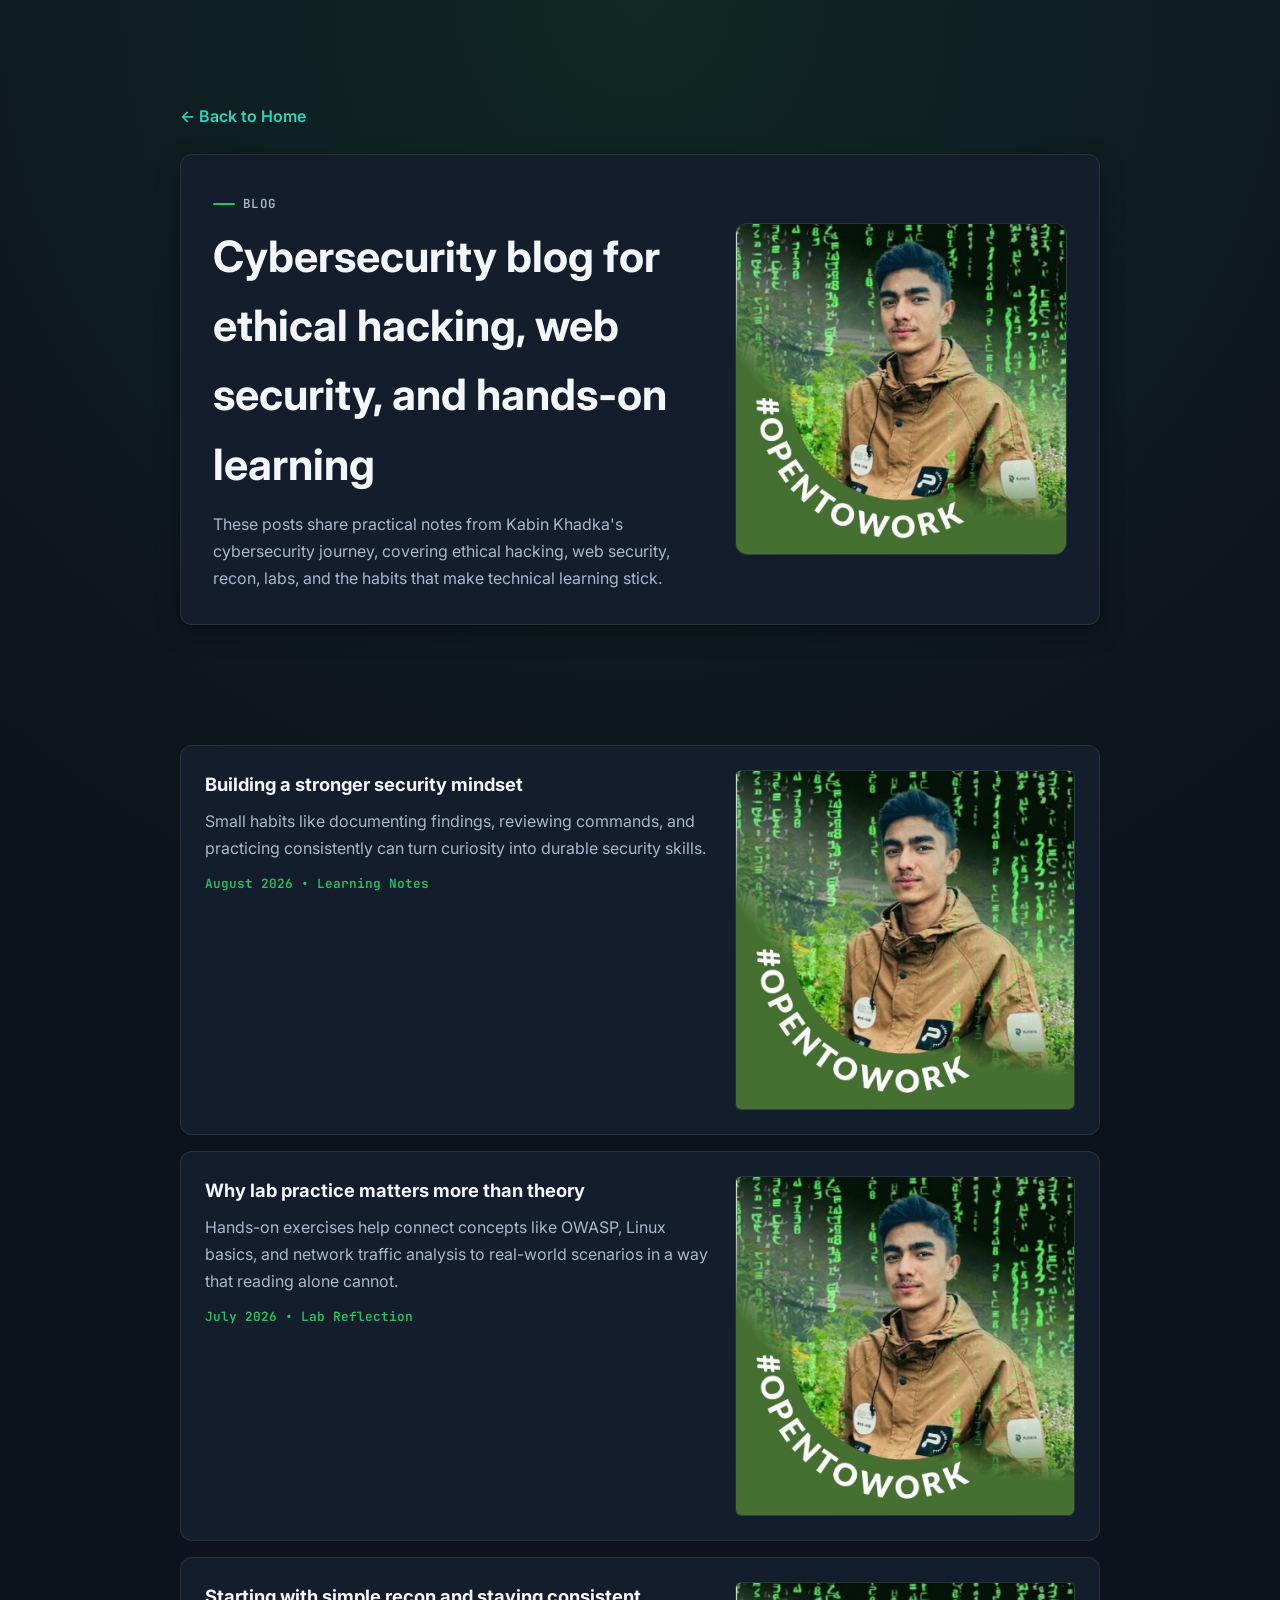
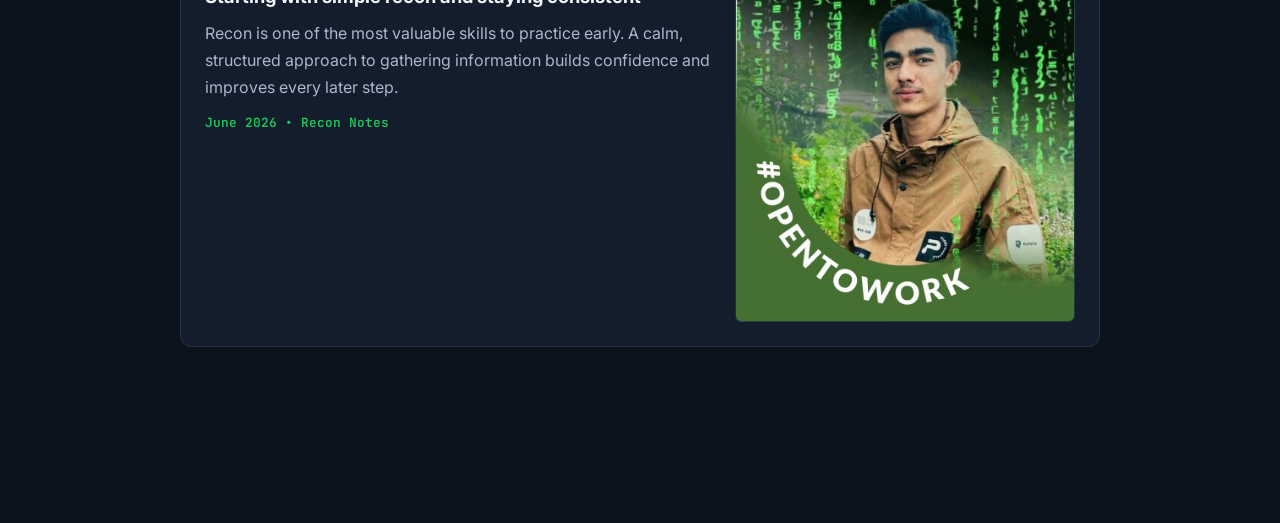
==== blog.html @ b5b26f4b "Add blog page and enhance SEO metadata in index.html" ====
<!DOCTYPE html>
<html lang="en">
<head>
  <meta charset="UTF-8" />
  <meta name="viewport" content="width=device-width, initial-scale=1.0" />
  <meta name="theme-color" content="#0d131c" />
  <meta name="color-scheme" content="dark" />
  <title>Cybersecurity Blog | Kabin Khadka | Ethical Hacking &amp; Security Learning</title>
  <meta name="description" content="Read Kabin Khadka's cybersecurity blog for practical notes on ethical hacking, web security, recon, labs, CTF learning, and hands-on security practice." />
  <meta name="keywords" content="cybersecurity blog, ethical hacking blog, web security learning, penetration testing notes, recon notes, CTF learning, Kabin Khadka" />
  <meta name="author" content="Kabin Khadka" />
  <meta name="robots" content="index, follow, max-image-preview:large" />
  <link rel="canonical" href="https://kabinkhadka.com.np/blog.html" />
  <link rel="alternate" hreflang="en" href="https://kabinkhadka.com.np/blog.html" />
  <meta property="og:type" content="article" />
  <meta property="og:title" content="Cybersecurity Blog | Kabin Khadka" />
  <meta property="og:description" content="Practical cybersecurity notes on ethical hacking, web security, recon, labs, and hands-on learning." />
  <meta property="og:url" content="https://kabinkhadka.com.np/blog.html" />
  <meta property="og:site_name" content="Kabin Khadka Portfolio" />
  <meta property="og:locale" content="en_US" />
  <meta property="og:image" content="https://kabinkhadka.com.np/kabin-profile.jpg" />
  <meta property="og:image:alt" content="Kabin Khadka sharing cybersecurity learning notes" />
  <meta property="article:published_time" content="2026-08-05T00:00:00+05:45" />
  <meta property="article:modified_time" content="2026-08-05T00:00:00+05:45" />
  <meta property="article:section" content="Cybersecurity" />
  <meta property="article:tag" content="Cybersecurity" />
  <meta name="twitter:card" content="summary_large_image" />
  <meta name="twitter:title" content="Cybersecurity Blog | Kabin Khadka" />
  <meta name="twitter:description" content="Practical cybersecurity notes on ethical hacking, web security, recon, labs, and hands-on learning." />
  <meta name="twitter:image" content="https://kabinkhadka.com.np/kabin-profile.jpg" />
  <meta name="twitter:image:alt" content="Kabin Khadka sharing cybersecurity learning notes" />
  <link rel="preload" href="style.css" as="style" />
  <link rel="stylesheet" href="style.css" />
  <link rel="preconnect" href="https://fonts.googleapis.com" />
  <link rel="preconnect" href="https://fonts.gstatic.com" crossorigin />
  <link href="https://fonts.googleapis.com/css2?family=Inter:wght@300;400;500;600;700;800&family=JetBrains+Mono:wght@400;500;600&display=swap" rel="stylesheet" />
</head>
<body class="body-blog">
  <main class="blog-page">
    <a href="index.html" class="blog-back-link">← Back to Home</a>

    <section class="blog-hero" aria-labelledby="blog-title">
      <div class="blog-hero-content">
        <div>
          <p class="section-tag">Blog</p>
          <h1 id="blog-title">Cybersecurity blog for ethical hacking, web security, and hands-on learning</h1>
          <p>These posts share practical notes from Kabin Khadka's cybersecurity journey, covering ethical hacking, web security, recon, labs, and the habits that make technical learning stick.</p>
        </div>
        <div class="blog-hero-image" aria-hidden="true">
          <img src="kabin-profile.jpg" alt="Kabin Khadka in a cybersecurity learning setting" loading="lazy" decoding="async" />
        </div>
      </div>
    </section>

    <section class="blog-grid" aria-label="Featured blog posts">
      <!-- Add a new blog card below by copying this block and changing the content. -->
      <article class="blog-card" itemscope itemtype="https://schema.org/BlogPosting">
        <div class="blog-card-content">
          <h2 itemprop="headline">Building a stronger security mindset</h2>
          <p itemprop="description">Small habits like documenting findings, reviewing commands, and practicing consistently can turn curiosity into durable security skills.</p>
          <div class="blog-meta">
            <time datetime="2026-08-05" itemprop="datePublished">August 2026</time>
            <span>•</span>
            <span itemprop="about">Learning Notes</span>
          </div>
        </div>
        <figure class="blog-card-image">
          <img src="kabin-profile.jpg" alt="Security mindset learning photo" loading="lazy" decoding="async" />
        </figure>
      </article>

      <article class="blog-card" itemscope itemtype="https://schema.org/BlogPosting">
        <div class="blog-card-content">
          <h2 itemprop="headline">Why lab practice matters more than theory</h2>
          <p itemprop="description">Hands-on exercises help connect concepts like OWASP, Linux basics, and network traffic analysis to real-world scenarios in a way that reading alone cannot.</p>
          <div class="blog-meta">
            <time datetime="2026-07-15" itemprop="datePublished">July 2026</time>
            <span>•</span>
            <span itemprop="about">Lab Reflection</span>
          </div>
        </div>
        <figure class="blog-card-image">
          <img src="kabin-profile.jpg" alt="Lab practice and hands-on security photo" loading="lazy" decoding="async" />
        </figure>
      </article>

      <article class="blog-card" itemscope itemtype="https://schema.org/BlogPosting">
        <div class="blog-card-content">
          <h2 itemprop="headline">Starting with simple recon and staying consistent</h2>
          <p itemprop="description">Recon is one of the most valuable skills to practice early. A calm, structured approach to gathering information builds confidence and improves every later step.</p>
          <div class="blog-meta">
            <time datetime="2026-06-20" itemprop="datePublished">June 2026</time>
            <span>•</span>
            <span itemprop="about">Recon Notes</span>
          </div>
        </div>
        <figure class="blog-card-image">
          <img src="kabin-profile.jpg" alt="Recon and investigation workflow photo" loading="lazy" decoding="async" />
        </figure>
      </article>

      <!-- New blog template:
      <article class="blog-card" itemscope itemtype="https://schema.org/BlogPosting">
        <div class="blog-card-content">
          <h2 itemprop="headline">Your new blog title</h2>
          <p itemprop="description">Write a short summary here.</p>
          <div class="blog-meta">
            <time datetime="YYYY-MM-DD" itemprop="datePublished">Month Year</time>
            <span>•</span>
            <span itemprop="about">Category</span>
          </div>
        </div>
        <figure class="blog-card-image">
          <img src="kabin-profile.jpg" alt="Short alt text for the image" loading="lazy" decoding="async" />
        </figure>
      </article>
      -->
    </section>
  </main>

  <script type="application/ld+json">
  {
    "@context": "https://schema.org",
    "@type": "Blog",
    "name": "Kabin Khadka Blog",
    "description": "A cybersecurity blog focused on ethical hacking, web security, recon, labs, and hands-on learning.",
    "url": "https://kabinkhadka.com.np/blog.html",
    "image": "https://kabinkhadka.com.np/kabin-profile.jpg",
    "inLanguage": "en",
    "keywords": "cybersecurity blog, ethical hacking, web security, penetration testing, recon, labs, CTF learning, hands-on security practice, Kabin Khadka",
    "author": {
      "@type": "Person",
      "name": "Kabin Khadka",
      "url": "https://kabinkhadka.com.np/"
    },
    "publisher": {
      "@type": "Person",
      "name": "Kabin Khadka"
    },
    "blogPost": [
      {
        "@type": "BlogPosting",
        "headline": "Building a stronger security mindset",
        "description": "Small habits like documenting findings, reviewing commands, and practicing consistently can turn curiosity into durable security skills.",
        "datePublished": "2026-08-05"
      },
      {
        "@type": "BlogPosting",
        "headline": "Why lab practice matters more than theory",
        "description": "Hands-on exercises help connect concepts like OWASP, Linux basics, and network traffic analysis to real-world scenarios in a way that reading alone cannot.",
        "datePublished": "2026-07-15"
      },
      {
        "@type": "BlogPosting",
        "headline": "Starting with simple recon and staying consistent",
        "description": "Recon is one of the most valuable skills to practice early. A calm, structured approach to gathering information builds confidence and improves every later step.",
        "datePublished": "2026-06-20"
      }
    ]
  }
  </script>
</body>
</html>
---- style.css ----
/*
  Kabin Khadka portfolio styles
  Base styles are for small screens. Media queries add larger layouts.
*/

/* Reset and base styles */
*, *::before, *::after { box-sizing: border-box; margin: 0; padding: 0; }

/* Color system: dark surfaces with green, teal, cyan, and amber accents. */
:root {
  /* Main surfaces */
  --bg:    #0d131c;   /* Base background */
  --bg-2:  #131d2b;   /* Raised surface */
  --bg-3:  #1d2839;   /* Inputs and highest surface */
  --terminal: #0a1019;

  /* Text colors */
  --text:   #f3f6fb;  /* Main text */
  --text-2: #aab8cc;  /* Secondary text */
  --text-3: #8a9ab0;  /* Captions */

  /* Accent colors */
  --accent:        #22c55e;  /* Main green accent */
  --accent-strong: #16a34a;  /* Darker green for hover */
  --accent-2:      #2dd4bf;  /* Teal accent */
  --accent-3:      #56c8f5;  /* Cyan for links and information */
  --warn:          #fbbf24;  /* Amber for warnings */
  --on-accent:     #04210f;  /* Dark text on green */

  /* Tints and borders */
  --accent-soft:   rgba(34,197,94,0.10);
  --accent-line:   rgba(34,197,94,0.28);
  --border:        rgba(255,255,255,0.09);
  --border-2:      rgba(255,255,255,0.14);

  /* High-contrast keyboard focus ring */
  --ring: #7af0b0;

  --shadow:    0 1px 3px rgba(0,0,0,.4), 0 8px 24px rgba(0,0,0,.28);
  --shadow-lg: 0 16px 48px rgba(0,0,0,.5);
  --radius: 12px;
  --radius-sm: 8px;
  --nav-h: 64px;
  --tap: 44px;                 /* Minimum touch target size */
  --font: 'Inter', system-ui, sans-serif;
  --mono: 'JetBrains Mono', ui-monospace, monospace;
}

html { scroll-behavior: smooth; -webkit-text-size-adjust: 100%; }

body {
  font-family: var(--font);
  background: var(--bg);
  color: var(--text);
  line-height: 1.6;
  overflow-x: hidden;
  /* Respect safe-area insets on modern phones. */
  padding-left: env(safe-area-inset-left);
  padding-right: env(safe-area-inset-right);
}

a { text-decoration: none; color: inherit; }
img { max-width: 100%; height: auto; display: block; }
button { cursor: pointer; border: none; background: none; font-family: inherit; color: inherit; }
ul { list-style: none; }

/* Accessibility helpers */
.sr-only {
  position: absolute; width: 1px; height: 1px;
  padding: 0; margin: -1px; overflow: hidden;
  clip: rect(0 0 0 0); white-space: nowrap; border: 0;
}
.skip-link {
  position: fixed; top: 8px; left: 8px; z-index: 100000;
  background: var(--accent); color: var(--on-accent);
  padding: 10px 16px; border-radius: var(--radius-sm);
  font-weight: 700; font-size: .9rem;
  transform: translateY(-160%); transition: transform .2s;
}
.skip-link:focus { transform: translateY(0); }

.floating-blog-btn {
  position: fixed;
  right: 16px;
  bottom: 16px;
  z-index: 2147483647;
  border: none;
  background: transparent;
  padding: 0;
  cursor: pointer;
  outline-offset: 4px;
  filter: drop-shadow(0 8px 16px rgba(0,0,0,.22));
  transition: transform .12s ease, filter .12s ease;
}
.floating-blog-btn:hover,
.floating-blog-btn:focus-visible {
  transform: translateY(-1px);
  filter: drop-shadow(0 10px 18px rgba(0,0,0,.26));
}
.floating-blog-btn:focus:not(:focus-visible) {
  outline: none;
}
.floating-blog-btn .shadow {
  position: absolute;
  inset: 0;
  border-radius: 999px;
  background: rgba(0,0,0,.18);
  transform: translateY(2px);
  transition: transform .12s ease;
}
.floating-blog-btn .edge {
  position: absolute;
  inset: 0;
  border-radius: 999px;
  background: linear-gradient(135deg, rgba(34,197,94,.95), rgba(6,78,59,.95));
  border: 1px solid rgba(255,255,255,.12);
}
.floating-blog-btn .front {
  display: inline-flex;
  align-items: center;
  justify-content: center;
  gap: 10px;
  position: relative;
  padding: 12px 16px;
  min-width: 52px;
  min-height: 52px;
  border-radius: 999px;
  font-size: .95rem;
  font-weight: 700;
  letter-spacing: .01em;
  color: var(--text);
  background: linear-gradient(135deg, var(--accent), var(--accent-2));
  border: 1px solid rgba(255,255,255,.12);
  transform: translateY(-3px);
  transition: transform .12s ease;
}
.floating-blog-btn .front::before {
  content: "";
  position: absolute;
  inset: 2px;
  border-radius: inherit;
  border: 1px solid rgba(255,255,255,.12);
  pointer-events: none;
}
.floating-blog-btn .floating-blog-icon {
  display: flex;
  align-items: center;
  justify-content: center;
  width: 28px;
  height: 28px;
  background: rgba(4, 33, 15, 0.2);
  border: 1px solid rgba(255,255,255,.14);
  border-radius: 50%;
}
.floating-blog-label {
  display: inline-block;
}

@media (max-width: 640px) {
  .floating-blog-btn {
    right: 14px;
    bottom: 14px;
  }
  .floating-blog-btn .front {
    min-width: 54px;
    min-height: 54px;
    padding: 0;
    border-radius: 50%;
  }
  .floating-blog-label {
    display: none;
  }
}

@media (hover: none) {
  .floating-blog-btn {
    transform: none;
  }
  .floating-blog-btn:active .front {
    transform: translateY(-1px) scale(0.98);
  }
}
.floating-blog-btn:hover .front {
  transform: translateY(-6px);
  transition: transform 250ms cubic-bezier(0.3, 0.7, 0.4, 1.5);
}
.floating-blog-btn:active .front {
  transform: translateY(-2px);
  transition: transform 34ms;
}
.floating-blog-btn:hover .shadow {
  transform: translateY(4px);
  transition: transform 250ms cubic-bezier(0.3, 0.7, 0.4, 1.5);
}
.floating-blog-btn:active .shadow {
  transform: translateY(1px);
  transition: transform 34ms;
}
.floating-blog-icon {
  display: inline-flex;
  align-items: center;
  justify-content: center;
  width: 38px;
  height: 38px;
  border-radius: 50%;
  background: rgba(4, 33, 15, 0.24);
  animation: blogIconPulse 1.4s ease-in-out infinite, blogIconOrbit 2.4s linear infinite;
  transform-origin: center;
}
.floating-blog-icon svg {
  width: 18px;
  height: 18px;
  animation: blogIconSpin 2.4s linear infinite;
}
@keyframes blogFloat {
  0%, 100% { transform: translateY(0); }
  50% { transform: translateY(-4px); }
}
@keyframes blogIconPulse {
  0%, 100% { transform: scale(1); }
  50% { transform: scale(1.1); }
}
@keyframes blogIconOrbit {
  0% { box-shadow: 0 0 0 0 rgba(255,255,255,0.18); }
  50% { box-shadow: 0 0 0 6px rgba(255,255,255,0.08); }
  100% { box-shadow: 0 0 0 0 rgba(255,255,255,0.18); }
}
@keyframes blogIconSpin {
  from { transform: rotate(0deg); }
  to { transform: rotate(8deg); }
}

/* Use one clear focus style for keyboard users. */
:focus-visible {
  outline: 3px solid var(--ring);
  outline-offset: 2px;
  border-radius: 4px;
}
/* Hide the focus ring for non-keyboard input. */
:focus:not(:focus-visible) { outline: none; }

.container { width: 100%; max-width: 1100px; margin: 0 auto; padding: 0 20px; }
section { padding: 64px 0; }
.inline-link { color: var(--accent-3); text-decoration: underline; text-decoration-thickness: 1px; text-underline-offset: 2px; }
.inline-link:hover { color: var(--accent-2); }

/* Typography */
.gradient-text {
  background: linear-gradient(120deg, var(--accent) 0%, var(--accent-2) 100%);
  -webkit-background-clip: text;
  background-clip: text;
  -webkit-text-fill-color: transparent;
}
.mono { font-family: var(--mono); }

/* Navigation: links are hidden on small screens. */
#navbar {
  position: fixed; top: 0; left: 0; right: 0;
  height: var(--nav-h);
  z-index: 9999;
  transition: background .3s, border .3s;
}
#navbar.scrolled {
  background: rgba(13,19,28,.92);
  backdrop-filter: blur(12px);
  -webkit-backdrop-filter: blur(12px);
  border-bottom: 1px solid var(--border);
}
.nav-container {
  max-width: 1100px; margin: 0 auto; padding: 0 20px;
  height: 100%; display: flex; align-items: center; justify-content: space-between;
}
.nav-logo {
  font-family: var(--mono); font-size: 1.2rem; font-weight: 600;
  letter-spacing: -1px;
  display: inline-flex; align-items: center;
  min-height: var(--tap); padding-right: 4px;
}
.nav-logo .dot { color: var(--accent); }

.nav-links { display: none; }      /* Collapsed by default on small screens. */
.nav-links a {
  font-size: .95rem; font-weight: 500; color: var(--text-2);
  transition: color .2s; position: relative;
  display: flex; align-items: center; min-height: var(--tap);
}
.nav-links a[aria-current="page"] { color: var(--accent); }
.nav-links a::after {
  content: ''; position: absolute; bottom: 10px; left: 0; right: 0;
  height: 2px; background: var(--accent); transform: scaleX(0);
  transition: transform .2s; transform-origin: left;
}
.nav-links a:hover { color: var(--accent); }
.nav-links a:hover::after { transform: scaleX(1); }

.hamburger {
  display: flex; flex-direction: column; gap: 5px;
  width: var(--tap); height: var(--tap);
  align-items: center; justify-content: center;
}
.hamburger span { width: 22px; height: 2px; background: var(--text); border-radius: 2px; transition: all .3s; }
.hamburger[aria-expanded="true"] span:nth-child(1) { transform: translateY(7px) rotate(45deg); }
.hamburger[aria-expanded="true"] span:nth-child(2) { opacity: 0; }
.hamburger[aria-expanded="true"] span:nth-child(3) { transform: translateY(-7px) rotate(-45deg); }

/* Mobile navigation panel */
.nav-links.open {
  display: flex; flex-direction: column;
  position: fixed; top: var(--nav-h); left: 0; right: 0;
  background: var(--bg-2); border-bottom: 1px solid var(--border);
  padding: 8px 20px 16px; gap: 4px; box-shadow: var(--shadow-lg);
}
.nav-links.open a::after { display: none; }

/* Buttons */
.btn {
  display: inline-flex; align-items: center; justify-content: center; gap: 8px;
  min-height: var(--tap);
  padding: 12px 22px; border-radius: var(--radius-sm);
  font-size: .92rem; font-weight: 600; transition: transform .15s, background .2s, border-color .2s, box-shadow .2s;
}
.btn-primary { background: var(--accent); color: var(--on-accent); }
.btn-primary:hover { background: var(--accent-strong); transform: translateY(-1px); box-shadow: 0 6px 16px rgba(34,197,94,.28); }
.btn-outline { border: 1.5px solid var(--border-2); color: var(--text); background: transparent; }
.btn-outline:hover { border-color: var(--accent); color: var(--accent); transform: translateY(-1px); }
.btn-full { width: 100%; }
.btn svg { width: 16px; height: 16px; }

/* Section headers */
.section-header { margin-bottom: 40px; }
.section-tag {
  font-family: var(--mono); font-size: .78rem; font-weight: 600;
  color: var(--accent); letter-spacing: .12em; text-transform: uppercase;
  display: inline-flex; align-items: center; gap: 8px; margin-bottom: 8px;
}
.section-tag::before {
  content: ''; width: 22px; height: 2px; background: var(--accent); border-radius: 2px;
}
.section-title { font-size: clamp(1.7rem, 6vw, 2.5rem); font-weight: 800; letter-spacing: -1px; line-height: 1.1; }

/* Hero: one centered column on small screens. */
#hero-wrapper { position: relative; overflow: hidden; }
#matrix-canvas {
  position: absolute; top: 0; left: 0; width: 100%; height: 100%;
  z-index: 1; opacity: 0.22; pointer-events: none;
}
#hero {
  min-height: 100vh;
  display: flex; flex-direction: column; justify-content: center;
  gap: 32px; text-align: center;
  padding: calc(var(--nav-h) + 32px) 20px 64px;
  max-width: 1200px; margin: 0 auto;
  position: relative; z-index: 2;
}
.hero-bg { position: absolute; inset: 0; pointer-events: none; z-index: -1; overflow: hidden; }
.grid-overlay {
  position: absolute; inset: 0;
  background-image: linear-gradient(rgba(34,197,94,.04) 1px, transparent 1px),
                    linear-gradient(90deg, rgba(34,197,94,.04) 1px, transparent 1px);
  background-size: 44px 44px;
  mask-image: radial-gradient(ellipse 80% 60% at 50% 40%, #000 30%, transparent 75%);
  -webkit-mask-image: radial-gradient(ellipse 80% 60% at 50% 40%, #000 30%, transparent 75%);
}
.blob { position: absolute; border-radius: 50%; filter: blur(90px); opacity: 0.07; }
.blob-1 { width: 60vw; max-width: 480px; aspect-ratio: 1; background: var(--accent); top: -10%; right: -15%; animation: blobMove1 12s ease-in-out infinite alternate; }
.blob-2 { width: 55vw; max-width: 400px; aspect-ratio: 1; background: var(--accent-2); bottom: -5%; left: -15%; animation: blobMove2 15s ease-in-out infinite alternate; }
@keyframes blobMove1 { to { transform: translate(40px,60px) scale(1.12); } }
@keyframes blobMove2 { to { transform: translate(40px,-40px) scale(1.15); } }

.hero-badge {
  display: inline-flex; align-items: center; gap: 8px; align-self: center;
  background: var(--accent-soft); border: 1px solid var(--accent-line);
  color: var(--accent); font-size: .8rem; font-weight: 600;
  padding: 6px 14px; border-radius: 100px;
}
.badge-dot { width: 7px; height: 7px; background: var(--accent); border-radius: 50%; animation: pulse 2s infinite; }
@keyframes pulse { 0%,100% { opacity: 1; transform: scale(1); } 50% { opacity: .5; transform: scale(.8); } }

.hero-title { font-size: clamp(2rem, 9vw, 3.5rem); font-weight: 800; letter-spacing: -1.5px; line-height: 1.1; }
.hero-subtitle { font-family: var(--mono); font-size: clamp(.9rem,4vw,1rem); color: var(--accent-2); min-height: 1.5em; }
.hero-desc { font-size: 1.02rem; color: var(--text-2); max-width: 480px; margin: 0 auto; line-height: 1.7; }
.hero-actions { display: flex; gap: 12px; flex-wrap: wrap; justify-content: center; }
.hero-stats { display: flex; align-items: center; justify-content: center; gap: 18px; flex-wrap: wrap; }
.stat { display: flex; flex-direction: column; }
.stat-num { font-size: 1.5rem; font-weight: 800; color: var(--accent); letter-spacing: -1px; line-height: 1; }
.stat-label { font-size: .74rem; color: var(--text-3); font-weight: 500; margin-top: 4px; }
.stat-divider { width: 1px; height: 30px; background: var(--border-2); }

.hero-visual { display: none; }   /* Hidden on small screens; shown at 640px. */

/* Terminal card */
.terminal-card {
  width: 100%; max-width: 460px; margin: 0 auto;
  background: var(--terminal); border: 1px solid var(--border-2);
  border-radius: var(--radius); overflow: hidden;
  box-shadow: var(--shadow-lg); animation: floatCard 6s ease-in-out infinite;
}
@keyframes floatCard { 0%,100% { transform: translateY(0); } 50% { transform: translateY(-10px); } }
.terminal-header { background: #111a26; border-bottom: 1px solid var(--border); padding: 11px 14px; display: flex; align-items: center; gap: 6px; }
.t-dot { width: 11px; height: 11px; border-radius: 50%; }
.t-dot.red    { background: #ef4444; }
.t-dot.yellow { background: #f59e0b; }
.t-dot.green  { background: var(--accent); }
.t-title { font-family: var(--mono); font-size: .72rem; color: var(--text-3); margin-left: 8px; }
.terminal-body { padding: 18px; font-family: var(--mono); font-size: .8rem; color: #9fb0c4; line-height: 1.8; min-height: 200px; }
.terminal-body .cmd { color: var(--accent); }
.terminal-body .out { color: #6b7c92; }
.terminal-body .hi  { color: var(--accent-3); }
.terminal-body .cursor { display: inline-block; width: 8px; height: 14px; background: var(--accent); animation: blink .8s step-end infinite; vertical-align: middle; margin-left: 2px; }
@keyframes blink { 50% { opacity: 0; } }

.scroll-indicator {
  display: none;     /* Hidden on small screens to reduce vertical space. */
  position: absolute; bottom: 24px; left: 50%; transform: translateX(-50%);
  flex-direction: column; align-items: center; gap: 6px;
  color: var(--text-3); font-size: .72rem; animation: fadeInUp .5s .8s both;
}
.scroll-mouse { width: 22px; height: 34px; border: 2px solid var(--border-2); border-radius: 12px; display: flex; justify-content: center; padding-top: 6px; }
.scroll-wheel { width: 3px; height: 7px; background: var(--text-3); border-radius: 2px; animation: scrollWheel 2s ease-in-out infinite; }
@keyframes scrollWheel { 0% { transform: translateY(0); opacity: 1; } 100% { transform: translateY(8px); opacity: 0; } }

/* About: stacked layout on small screens. */
#about { background: var(--bg-2); }
.about-grid { display: grid; grid-template-columns: 1fr; gap: 48px; align-items: center; }
.about-img-wrap { position: relative; max-width: 260px; margin: 0 auto; width: 100%; }
.about-img-placeholder {
  background: var(--bg-3); border: 1.5px solid var(--border); border-radius: var(--radius);
  aspect-ratio: 1; display: flex; align-items: center; justify-content: center; overflow: hidden;
}
.about-img-placeholder svg { width: 60%; height: 60%; }
.about-img-badge {
  position: absolute; bottom: -14px; right: -8px;
  background: var(--bg-2); border: 1.5px solid var(--border-2); border-radius: var(--radius-sm);
  padding: 8px 14px; font-size: .8rem; font-weight: 600;
  display: flex; align-items: center; gap: 6px; color: var(--text); box-shadow: var(--shadow);
}
.about-lead { font-size: 1.12rem; font-weight: 500; margin-bottom: 16px; }
.about-text p { color: var(--text-2); margin-bottom: 16px; }
.about-text strong { color: var(--text); }
.about-highlights { display: flex; flex-direction: column; gap: 12px; margin: 24px 0 28px; }
.highlight-item { display: flex; align-items: center; gap: 10px; font-size: .92rem; color: var(--text-2); }
.highlight-item svg { color: var(--accent); flex-shrink: 0; }

/* Skills: one column on small screens. */
#skills { background: var(--bg); }
.skills-grid { display: grid; grid-template-columns: 1fr; gap: 16px; margin-bottom: 48px; }
.skill-card {
  background: var(--bg-2); border: 1.5px solid var(--border); border-radius: var(--radius);
  padding: 22px 20px 18px;
  transition: border-color .3s, box-shadow .3s, transform .3s;
  opacity: 0; transform: translateY(20px);
  display: flex; flex-direction: column;
}
.skill-card.visible { opacity: 1; transform: translateY(0); }
.skill-card:hover, .skill-card:focus-within { border-color: var(--accent-line); box-shadow: 0 0 0 3px var(--accent-soft); transform: translateY(-3px); }
.skill-icon { width: 44px; height: 44px; background: var(--accent-soft); border-radius: var(--radius-sm); display: flex; align-items: center; justify-content: center; margin-bottom: 14px; color: var(--accent); }
.skill-icon svg { width: 22px; height: 22px; }
.skill-card h3 { font-size: 1.02rem; font-weight: 700; margin-bottom: 8px; }
.skill-card p { font-size: .88rem; color: var(--text-2); line-height: 1.6; margin-bottom: 14px; flex: 1; }
.skill-bar { height: 6px; background: rgba(255,255,255,.07); border-radius: 4px; overflow: hidden; margin-bottom: 14px; }
.skill-fill { height: 100%; background: linear-gradient(90deg, var(--accent), var(--accent-2)); border-radius: 4px; width: 0; transition: width 1s cubic-bezier(.4,0,.2,1); }

.game-btn {
  display: flex; align-items: center; gap: 8px; justify-content: center;
  width: 100%; min-height: var(--tap); padding: 10px 12px;
  border: 1.5px solid var(--accent-line); border-radius: var(--radius-sm);
  font-size: .82rem; font-weight: 600; font-family: var(--mono);
  color: var(--accent); background: transparent;
  transition: background .2s, border-color .2s; margin-top: auto; letter-spacing: .02em;
}
.game-btn:hover { background: var(--accent-soft); border-color: var(--accent); }

.tools-section { text-align: center; }
.tools-title { font-size: 1rem; font-weight: 600; color: var(--text-2); margin-bottom: 20px; }
.tools-grid { display: flex; flex-wrap: wrap; gap: 10px; justify-content: center; }
.tool-tag {
  background: var(--bg-2); border: 1.5px solid var(--border); border-radius: 100px;
  padding: 7px 14px; font-family: var(--mono); font-size: .76rem; font-weight: 500;
  color: var(--text-2); transition: border-color .2s, color .2s, background .2s;
}
.tool-tag a { display: block; 
  color: inherit;
  text-decoration: none;  }
.tool-tag:hover { border-color: var(--accent); color: var(--accent); background: var(--accent-soft); }

/* Projects: one column on small screens. */
#projects { background: var(--bg-2); }
.projects-grid { display: grid; grid-template-columns: 1fr; gap: 16px; }
.project-card {
  background: var(--bg); border: 1.5px solid var(--border); border-radius: var(--radius);
  padding: 24px; transition: border-color .3s, box-shadow .3s, transform .3s;
  position: relative; overflow: hidden;
}
.project-card::before {
  content: ''; position: absolute; top: 0; left: 0; right: 0; height: 3px;
  background: linear-gradient(90deg, var(--accent), var(--accent-2)); transform: scaleX(0);
  transform-origin: left; transition: transform .3s;
}
.project-card:hover::before, .project-card:focus-within::before { transform: scaleX(1); }
.project-card:hover, .project-card:focus-within { border-color: var(--accent-line); box-shadow: var(--shadow-lg); transform: translateY(-3px); }
.project-top { display: flex; align-items: flex-start; justify-content: space-between; margin-bottom: 12px; }
.project-icon { width: 44px; height: 44px; background: var(--accent-soft); border-radius: var(--radius-sm); display: flex; align-items: center; justify-content: center; color: var(--accent); flex-shrink: 0; }
.project-icon svg { width: 22px; height: 22px; }
.project-links { display: flex; gap: 8px; }
.icon-link { width: var(--tap); height: var(--tap); display: flex; align-items: center; justify-content: center; border: 1.5px solid var(--border); border-radius: var(--radius-sm); color: var(--text-3); transition: border-color .2s, color .2s; }
.icon-link svg { width: 18px; height: 18px; }
.icon-link:hover { border-color: var(--accent); color: var(--accent); }
.project-badge { display: inline-block; background: var(--accent-soft); color: var(--accent); font-size: .7rem; font-weight: 700; padding: 3px 10px; border-radius: 100px; text-transform: uppercase; letter-spacing: .06em; margin-bottom: 10px; }
.project-title { font-size: 1.15rem; font-weight: 700; margin-bottom: 10px; }
.project-desc { font-size: .9rem; color: var(--text-2); line-height: 1.65; margin-bottom: 18px; }
.project-tags { display: flex; flex-wrap: wrap; gap: 6px; }
.project-tags li { background: var(--bg-2); border: 1.5px solid var(--border); color: var(--text-3); font-family: var(--mono); font-size: .72rem; font-weight: 500; padding: 4px 10px; border-radius: 100px; }

/* Section subtitle */
.section-sub { margin-top: 12px; max-width: 620px; font-size: .96rem; color: var(--text-2); line-height: 1.6; }

/* Case studies */
#cases { background: var(--bg); }
.case-filters { display: flex; flex-wrap: wrap; gap: 8px; margin-bottom: 24px; }
.case-filter {
  min-height: 38px; padding: 8px 16px; border-radius: 100px;
  border: 1.5px solid var(--border-2); background: transparent;
  font-family: var(--mono); font-size: .78rem; font-weight: 600; color: var(--text-2);
  transition: border-color .2s, color .2s, background .2s;
}
.case-filter:hover { border-color: var(--accent-line); color: var(--text); }
.case-filter.is-active { background: var(--accent-soft); border-color: var(--accent); color: var(--accent); }

.cases-grid { display: grid; grid-template-columns: 1fr; gap: 16px; }
.case-card {
  display: flex; flex-direction: column;
  background: var(--bg-2); border: 1.5px solid var(--border); border-radius: var(--radius);
  padding: 22px; transition: border-color .3s, box-shadow .3s, transform .3s;
}
.case-card:hover { border-color: var(--accent-line); box-shadow: var(--shadow); transform: translateY(-3px); }
.case-card.is-hidden { display: none; }
.case-top { display: flex; align-items: center; gap: 12px; margin-bottom: 14px; }
.case-icon { width: 42px; height: 42px; flex-shrink: 0; background: var(--accent-soft); border-radius: var(--radius-sm); display: flex; align-items: center; justify-content: center; color: var(--accent); }
.case-icon svg { width: 22px; height: 22px; }
.case-cat { font-family: var(--mono); font-size: .7rem; font-weight: 600; letter-spacing: .06em; text-transform: uppercase; color: var(--accent-2); background: rgba(45,212,191,.1); border: 1px solid rgba(45,212,191,.25); padding: 3px 10px; border-radius: 100px; }
.case-title { font-size: 1.06rem; font-weight: 700; line-height: 1.35; margin-bottom: 10px; }
.case-desc { font-size: .9rem; color: var(--text-2); line-height: 1.65; margin-bottom: 16px; flex: 1; }
.case-link { display: inline-flex; align-items: center; gap: 6px; align-self: flex-start; min-height: 36px; font-size: .85rem; font-weight: 600; color: var(--accent-3); transition: color .2s; }
.case-link svg { width: 15px; height: 15px; }
.case-link:hover { color: var(--accent-2); }
.cases-note { display: flex; align-items: center; gap: 8px; flex-wrap: wrap; margin-top: 28px; font-size: .9rem; color: var(--text-3); }
.cases-note svg { color: var(--accent); flex-shrink: 0; }

/* Contact: stacked layout on small screens. */
#contact { background: var(--bg); }
.contact-wrapper { display: grid; grid-template-columns: 1fr; gap: 40px; align-items: start; }
.contact-lead { font-size: 1.05rem; color: var(--text-2); line-height: 1.7; margin-bottom: 28px; }
.contact-links { display: flex; flex-direction: column; gap: 12px; }
.contact-link { display: flex; align-items: center; gap: 14px; min-height: var(--tap); padding: 12px 14px; border: 1.5px solid var(--border); border-radius: var(--radius-sm); transition: border-color .2s, background .2s; }
.contact-link:hover { border-color: var(--accent); background: var(--accent-soft); }
.contact-link-icon { width: 40px; height: 40px; background: var(--bg-2); border-radius: var(--radius-sm); display: flex; align-items: center; justify-content: center; color: var(--accent); flex-shrink: 0; }
.contact-link-icon svg { width: 18px; height: 18px; }
.contact-link-label { display: block; font-size: .72rem; font-weight: 500; color: var(--text-3); text-transform: uppercase; letter-spacing: .06em; }
.contact-link-value { display: block; font-size: .86rem; font-weight: 600; word-break: break-word; }

.contact-form { display: flex; flex-direction: column; gap: 16px; }
.form-row { display: grid; grid-template-columns: 1fr; gap: 16px; }
.form-group { display: flex; flex-direction: column; gap: 6px; }
.form-group label { font-size: .82rem; font-weight: 600; color: var(--text); }
.form-group input, .form-group textarea {
  background: var(--bg-2); border: 1.5px solid var(--border-2); border-radius: var(--radius-sm);
  padding: 12px 14px; font-size: 1rem; font-family: var(--font); color: var(--text);
  transition: border-color .2s, box-shadow .2s; resize: vertical; min-height: var(--tap);
}
.form-group textarea { min-height: 120px; }
.form-group input:focus, .form-group textarea:focus { outline: none; border-color: var(--accent); box-shadow: 0 0 0 3px var(--accent-soft); }
.form-group input::placeholder, .form-group textarea::placeholder { color: var(--text-3); }
.form-success { background: var(--accent-soft); border: 1px solid var(--accent-line); color: #6ee7a8; padding: 12px 16px; border-radius: var(--radius-sm); font-size: .9rem; font-weight: 500; display: none; }
.form-success.show { display: block; }

/* Footer */
footer { background: var(--bg-2); border-top: 1px solid var(--border); padding: 28px 0; }
.footer-inner { display: flex; flex-direction: column; align-items: center; justify-content: space-between; flex-wrap: wrap; gap: 10px; text-align: center; }
.footer-copy { font-size: .84rem; color: var(--text-3); }
.footer-note { font-size: .84rem; color: var(--text-3); display: flex; align-items: center; gap: 6px; }
.footer-note .mono { color: var(--accent); font-size: .9rem; }

/* Page-load animations */
@keyframes fadeInUp { from { opacity: 0; transform: translateY(24px); } to { opacity: 1; transform: translateY(0); } }
.hero-content > * { opacity: 0; animation: fadeInUp .6s both; }
.hero-badge    { animation-delay: .05s; }
.hero-title    { animation-delay: .15s; }
.hero-subtitle { animation-delay: .25s; }
.hero-desc     { animation-delay: .3s; }
.hero-actions  { animation-delay: .4s; }
.hero-stats    { animation-delay: .5s; }
.hero-visual   { opacity: 0; animation: fadeInUp .7s .3s both; }

/* Challenge window */
#game-modal { display: none; position: fixed; inset: 0; z-index: 99999; align-items: flex-end; justify-content: center; }
#game-modal.open { display: flex; }
@media (min-width: 640px) { #game-modal { align-items: center; } }

.gm-backdrop { position: absolute; inset: 0; background: rgba(0,0,0,.78); backdrop-filter: blur(4px); -webkit-backdrop-filter: blur(4px); }
.gm-panel {
  position: relative; z-index: 1;
  width: min(680px, 100%);
  max-height: 92vh; overflow-y: auto;
  background: var(--bg-2);
  border: 1.5px solid var(--accent-line);
  border-radius: 18px 18px 0 0;
  box-shadow: 0 24px 80px rgba(0,0,0,.6);
  display: flex; flex-direction: column;
}
@media (min-width: 640px) { .gm-panel { border-radius: 16px; max-height: calc(100vh - 48px); } }

.gm-header { position: sticky; top: 0; z-index: 2; background: var(--bg-2); display: flex; align-items: center; justify-content: space-between; padding: 18px 20px 14px; border-bottom: 1px solid var(--border); border-radius: 18px 18px 0 0; }
.gm-header-left { display: flex; align-items: center; gap: 10px; }
.gm-icon { font-size: 1.4rem; }
.gm-title { font-size: 1.05rem; font-weight: 700; }
.gm-close { width: var(--tap); height: var(--tap); border-radius: 8px; display: flex; align-items: center; justify-content: center; font-size: 1.1rem; color: var(--text-2); transition: background .2s, color .2s; }
.gm-close:hover { background: rgba(255,255,255,.08); color: var(--text); }

.gm-progress-wrap { display: flex; align-items: center; gap: 12px; padding: 12px 20px; border-bottom: 1px solid var(--border); }
.gm-bar-track { flex: 1; height: 5px; background: rgba(255,255,255,.07); border-radius: 4px; overflow: hidden; }
.gm-bar { height: 100%; background: var(--accent); border-radius: 4px; width: 0; transition: width .4s ease; }
.gm-count { font-family: var(--mono); font-size: .75rem; color: var(--text-3); white-space: nowrap; }

.gm-body { padding: 20px; display: flex; flex-direction: column; gap: 16px; }
.gm-result { padding: 32px 24px; display: none; flex-direction: column; align-items: center; gap: 10px; text-align: center; }

.gm-scenario { background: var(--terminal); border: 1px solid var(--border); border-radius: var(--radius-sm); padding: 14px 16px; font-family: var(--mono); font-size: .82rem; color: #9fb0c4; line-height: 1.7; white-space: pre-wrap; word-break: break-word; }
.gm-question { font-size: 1rem; font-weight: 600; color: var(--text); line-height: 1.5; }

.gm-choices { display: flex; flex-direction: column; gap: 10px; }
.gm-choice { display: flex; align-items: flex-start; gap: 12px; width: 100%; padding: 13px 16px; background: rgba(255,255,255,.03); border: 1.5px solid var(--border); border-radius: var(--radius-sm); font-size: .9rem; color: var(--text-2); text-align: left; transition: border-color .2s, color .2s, background .2s; }
.gm-choice:hover { border-color: var(--accent-line); color: var(--text); background: var(--accent-soft); }
.choice-letter { width: 24px; height: 24px; border-radius: 6px; flex-shrink: 0; background: rgba(255,255,255,.08); color: var(--accent); font-family: var(--mono); font-size: .78rem; font-weight: 700; display: flex; align-items: center; justify-content: center; }
.gm-choice.correct { border-color: var(--accent); background: rgba(34,197,94,.12); color: var(--text); }
.gm-choice.correct .choice-letter { background: var(--accent); color: var(--on-accent); }
.gm-choice.wrong { border-color: #ef4444; background: rgba(239,68,68,.12); color: var(--text); }
.gm-choice.wrong .choice-letter { background: #ef4444; color: #fff; }

.gm-suspects { display: grid; grid-template-columns: 1fr; gap: 12px; }
.gm-suspect { padding: 16px; background: rgba(255,255,255,.03); border: 1.5px solid var(--border); border-radius: var(--radius-sm); transition: border-color .2s, background .2s; text-align: center; }
.gm-suspect:hover { border-color: var(--accent-line); background: var(--accent-soft); }
.suspect-name { display: block; font-size: .95rem; font-weight: 700; color: var(--text); margin-bottom: 4px; }
.suspect-badge { display: inline-block; font-family: var(--mono); font-size: .7rem; color: var(--accent); background: var(--accent-soft); padding: 2px 8px; border-radius: 100px; margin-bottom: 10px; }
.suspect-clue { font-size: .82rem; color: var(--text-2); line-height: 1.5; }
.gm-suspect.correct { border-color: var(--accent); background: rgba(34,197,94,.12); }
.gm-suspect.correct .suspect-name { color: var(--accent); }
.gm-suspect.wrong { border-color: #ef4444; background: rgba(239,68,68,.1); }

.gm-feedback { border-radius: var(--radius-sm); padding: 12px 16px; font-size: .86rem; line-height: 1.6; display: none; }
.gm-feedback.show { display: block; }
.gm-feedback.fb-correct { background: rgba(34,197,94,.12); border: 1px solid var(--accent-line); color: #6ee7a8; }
.gm-feedback.fb-wrong   { background: rgba(239,68,68,.12); border: 1px solid rgba(239,68,68,.3); color: #fca5a5; }

.gm-trophy { font-size: 3.4rem; }
.gm-score-text { font-size: 1.4rem; font-weight: 800; color: var(--text); }
.gm-score-sub { font-size: .92rem; color: var(--text-2); max-width: 320px; }
.gm-retry { margin-top: 8px; min-height: var(--tap); padding: 10px 28px; border-radius: var(--radius-sm); background: var(--accent); color: var(--on-accent); font-size: .92rem; font-weight: 700; transition: background .2s; }
.gm-retry:hover { background: var(--accent-strong); }

/* Blog page styles */
.body-blog {
  min-height: 100vh;
  background: radial-gradient(circle at top, rgba(34,197,94,.12), transparent 44%), var(--bg);
}
.blog-page {
  max-width: 960px;
  margin: 0 auto;
  padding: 104px 20px 80px;
}
.blog-back-link {
  display: inline-flex;
  align-items: center;
  gap: 8px;
  color: var(--accent-2);
  font-weight: 600;
  margin-bottom: 24px;
}
.blog-hero {
  background: var(--bg-2);
  border: 1px solid var(--border);
  border-radius: var(--radius);
  padding: 32px;
  box-shadow: var(--shadow);
  margin-bottom: 24px;
}
.blog-hero-content {
  display: grid;
  gap: 24px;
  align-items: center;
}
.blog-hero-image {
  overflow: hidden;
  border-radius: var(--radius);
  border: 1px solid var(--border);
  background: linear-gradient(135deg, rgba(34,197,94,.12), rgba(15,23,42,.96));
  display: flex;
  align-items: center;
  justify-content: center;
}
.blog-hero-image img {
  width: 100%;
  height: 100%;
  min-height: 220px;
  object-fit: contain;
  object-position: center;
  image-rendering: auto;
}
.blog-hero h1 {
  font-size: clamp(1.9rem, 5vw, 2.7rem);
  margin-bottom: 12px;
}
.blog-hero p {
  color: var(--text-2);
  max-width: 700px;
  line-height: 1.7;
}
.blog-grid {
  display: grid;
  gap: 16px;
}
.blog-card {
  background: var(--bg-2);
  border: 1px solid var(--border);
  border-radius: var(--radius);
  padding: 24px;
  transition: border-color .2s ease, transform .2s ease;
  display: grid;
  grid-template-columns: minmax(0, 1.2fr) minmax(220px, 0.8fr);
  gap: 20px;
  align-items: start;
}
.blog-card-content {
  display: flex;
  flex-direction: column;
  min-width: 0;
}
.blog-card-image {
  overflow: hidden;
  border-radius: calc(var(--radius) - 6px);
  border: 1px solid var(--border);
  background: linear-gradient(135deg, rgba(34,197,94,.12), rgba(15,23,42,.96));
  order: 2;
  display: flex;
  align-items: center;
  justify-content: center;
  min-height: 220px;
}
.blog-card-image img {
  display: block;
  width: 100%;
  height: 100%;
  object-fit: contain;
  object-position: center;
  image-rendering: auto;
}
.blog-card:hover {
  border-color: var(--accent-line);
  transform: translateY(-2px);
}
.blog-card h2 {
  font-size: 1.15rem;
  margin-bottom: 8px;
}
.blog-card p {
  color: var(--text-2);
  line-height: 1.7;
  margin-bottom: 12px;
}
.blog-meta {
  display: inline-flex;
  align-items: center;
  gap: 8px;
  color: var(--accent);
  font-family: var(--mono);
  font-size: .8rem;
  font-weight: 600;
}

/* Responsive layouts for wider screens */

/* At least 480px: landscape phones and large phones. */
@media (min-width: 480px) {
  .form-row { grid-template-columns: 1fr 1fr; }
  .footer-inner { flex-direction: row; text-align: left; }
}

/* At least 640px: large phones and small tablets. */
@media (min-width: 640px) {
  .container { padding: 0 24px; }
  section { padding: 80px 0; }
  .skills-grid { grid-template-columns: repeat(2, 1fr); }
  .projects-grid { grid-template-columns: repeat(2, 1fr); }
  .project-card.featured { grid-column: span 2; }
  .cases-grid { grid-template-columns: repeat(2, 1fr); }
  .gm-suspects { grid-template-columns: repeat(3, 1fr); }
  /* Show the terminal below the hero text. */
  .hero-visual { display: block; }
  .scroll-indicator { display: flex; }
}

/* At least 900px: landscape tablets and desktops. */
@media (min-width: 900px) {
  :root { --nav-h: 68px; }
  .nav-links { display: flex; gap: 32px; }
  .hamburger { display: none; }

  .blog-hero-content {
    grid-template-columns: 1.2fr .8fr;
  }

  section { padding: 96px 0; }
  .section-header { margin-bottom: 52px; }

  /* Use a two-column, left-aligned hero layout. */
  #hero {
    display: grid; grid-template-columns: 1.05fr .95fr;
    align-items: center; gap: 48px; text-align: left;
    padding: calc(var(--nav-h) + 40px) 40px 48px;
  }
  .hero-content { grid-column: 1; }
  .hero-visual  { grid-column: 2; }
  .hero-badge { align-self: flex-start; }
  .hero-desc { margin: 0; }
  .hero-actions { justify-content: flex-start; }
  .hero-stats { justify-content: flex-start; gap: 24px; }
  .stat-num { font-size: 1.7rem; }
  .terminal-card { max-width: none; margin: 0; }

  .about-grid { grid-template-columns: 1fr 1.6fr; gap: 56px; }
  .about-img-wrap { max-width: 280px; }
  .skills-grid { grid-template-columns: repeat(3, 1fr); gap: 20px; }
  .cases-grid { grid-template-columns: repeat(3, 1fr); }
  .contact-wrapper { grid-template-columns: 1fr 1.4fr; gap: 56px; }
}

/* At least 1100px: wide desktop. */
@media (min-width: 1100px) {
  .hero-desc { font-size: 1.08rem; }
}

@media (max-width: 700px) {
  .blog-card {
    grid-template-columns: 1fr;
  }
  .blog-card-image {
    order: 0;
  }
  .blog-card-image img {
    height: 200px;
  }
}

/* Hover refinements for hover-capable devices only. */
@media (hover: none) {
  .skill-card:hover, .project-card:hover { transform: none; }
}

/* Reduced motion: honor user and operating-system preferences. */
@media (prefers-reduced-motion: reduce) {
  *, *::before, *::after {
    animation-duration: .001ms !important;
    animation-iteration-count: 1 !important;
    transition-duration: .001ms !important;
    scroll-behavior: auto !important;
  }
  html { scroll-behavior: auto; }
  #matrix-canvas { display: none; }   /* Disable the matrix effect. */
  .blob { animation: none; }
  .terminal-card { animation: none; }
  .hero-content > *, .hero-visual { opacity: 1; animation: none; }
  .skill-card { opacity: 1; transform: none; }
  .badge-dot, .scroll-wheel, .terminal-body .cursor { animation: none; }
}

/* High-contrast mode adjustments */
@media (prefers-contrast: more) {
  :root { --text-2: #c4d0e0; --text-3: #aab6c8; --border: rgba(255,255,255,.2); }
}
---- style.css ----
/*
  Kabin Khadka portfolio styles
  Base styles are for small screens. Media queries add larger layouts.
*/

/* Reset and base styles */
*, *::before, *::after { box-sizing: border-box; margin: 0; padding: 0; }

/* Color system: dark surfaces with green, teal, cyan, and amber accents. */
:root {
  /* Main surfaces */
  --bg:    #0d131c;   /* Base background */
  --bg-2:  #131d2b;   /* Raised surface */
  --bg-3:  #1d2839;   /* Inputs and highest surface */
  --terminal: #0a1019;

  /* Text colors */
  --text:   #f3f6fb;  /* Main text */
  --text-2: #aab8cc;  /* Secondary text */
  --text-3: #8a9ab0;  /* Captions */

  /* Accent colors */
  --accent:        #22c55e;  /* Main green accent */
  --accent-strong: #16a34a;  /* Darker green for hover */
  --accent-2:      #2dd4bf;  /* Teal accent */
  --accent-3:      #56c8f5;  /* Cyan for links and information */
  --warn:          #fbbf24;  /* Amber for warnings */
  --on-accent:     #04210f;  /* Dark text on green */

  /* Tints and borders */
  --accent-soft:   rgba(34,197,94,0.10);
  --accent-line:   rgba(34,197,94,0.28);
  --border:        rgba(255,255,255,0.09);
  --border-2:      rgba(255,255,255,0.14);

  /* High-contrast keyboard focus ring */
  --ring: #7af0b0;

  --shadow:    0 1px 3px rgba(0,0,0,.4), 0 8px 24px rgba(0,0,0,.28);
  --shadow-lg: 0 16px 48px rgba(0,0,0,.5);
  --radius: 12px;
  --radius-sm: 8px;
  --nav-h: 64px;
  --tap: 44px;                 /* Minimum touch target size */
  --font: 'Inter', system-ui, sans-serif;
  --mono: 'JetBrains Mono', ui-monospace, monospace;
}

html { scroll-behavior: smooth; -webkit-text-size-adjust: 100%; }

body {
  font-family: var(--font);
  background: var(--bg);
  color: var(--text);
  line-height: 1.6;
  overflow-x: hidden;
  /* Respect safe-area insets on modern phones. */
  padding-left: env(safe-area-inset-left);
  padding-right: env(safe-area-inset-right);
}

a { text-decoration: none; color: inherit; }
img { max-width: 100%; height: auto; display: block; }
button { cursor: pointer; border: none; background: none; font-family: inherit; color: inherit; }
ul { list-style: none; }

/* Accessibility helpers */
.sr-only {
  position: absolute; width: 1px; height: 1px;
  padding: 0; margin: -1px; overflow: hidden;
  clip: rect(0 0 0 0); white-space: nowrap; border: 0;
}
.skip-link {
  position: fixed; top: 8px; left: 8px; z-index: 100000;
  background: var(--accent); color: var(--on-accent);
  padding: 10px 16px; border-radius: var(--radius-sm);
  font-weight: 700; font-size: .9rem;
  transform: translateY(-160%); transition: transform .2s;
}
.skip-link:focus { transform: translateY(0); }

.floating-blog-btn {
  position: fixed;
  right: 16px;
  bottom: 16px;
  z-index: 2147483647;
  border: none;
  background: transparent;
  padding: 0;
  cursor: pointer;
  outline-offset: 4px;
  filter: drop-shadow(0 8px 16px rgba(0,0,0,.22));
  transition: transform .12s ease, filter .12s ease;
}
.floating-blog-btn:hover,
.floating-blog-btn:focus-visible {
  transform: translateY(-1px);
  filter: drop-shadow(0 10px 18px rgba(0,0,0,.26));
}
.floating-blog-btn:focus:not(:focus-visible) {
  outline: none;
}
.floating-blog-btn .shadow {
  position: absolute;
  inset: 0;
  border-radius: 999px;
  background: rgba(0,0,0,.18);
  transform: translateY(2px);
  transition: transform .12s ease;
}
.floating-blog-btn .edge {
  position: absolute;
  inset: 0;
  border-radius: 999px;
  background: linear-gradient(135deg, rgba(34,197,94,.95), rgba(6,78,59,.95));
  border: 1px solid rgba(255,255,255,.12);
}
.floating-blog-btn .front {
  display: inline-flex;
  align-items: center;
  justify-content: center;
  gap: 10px;
  position: relative;
  padding: 12px 16px;
  min-width: 52px;
  min-height: 52px;
  border-radius: 999px;
  font-size: .95rem;
  font-weight: 700;
  letter-spacing: .01em;
  color: var(--text);
  background: linear-gradient(135deg, var(--accent), var(--accent-2));
  border: 1px solid rgba(255,255,255,.12);
  transform: translateY(-3px);
  transition: transform .12s ease;
}
.floating-blog-btn .front::before {
  content: "";
  position: absolute;
  inset: 2px;
  border-radius: inherit;
  border: 1px solid rgba(255,255,255,.12);
  pointer-events: none;
}
.floating-blog-btn .floating-blog-icon {
  display: flex;
  align-items: center;
  justify-content: center;
  width: 28px;
  height: 28px;
  background: rgba(4, 33, 15, 0.2);
  border: 1px solid rgba(255,255,255,.14);
  border-radius: 50%;
}
.floating-blog-label {
  display: inline-block;
}

@media (max-width: 640px) {
  .floating-blog-btn {
    right: 14px;
    bottom: 14px;
  }
  .floating-blog-btn .front {
    min-width: 54px;
    min-height: 54px;
    padding: 0;
    border-radius: 50%;
  }
  .floating-blog-label {
    display: none;
  }
}

@media (hover: none) {
  .floating-blog-btn {
    transform: none;
  }
  .floating-blog-btn:active .front {
    transform: translateY(-1px) scale(0.98);
  }
}
.floating-blog-btn:hover .front {
  transform: translateY(-6px);
  transition: transform 250ms cubic-bezier(0.3, 0.7, 0.4, 1.5);
}
.floating-blog-btn:active .front {
  transform: translateY(-2px);
  transition: transform 34ms;
}
.floating-blog-btn:hover .shadow {
  transform: translateY(4px);
  transition: transform 250ms cubic-bezier(0.3, 0.7, 0.4, 1.5);
}
.floating-blog-btn:active .shadow {
  transform: translateY(1px);
  transition: transform 34ms;
}
.floating-blog-icon {
  display: inline-flex;
  align-items: center;
  justify-content: center;
  width: 38px;
  height: 38px;
  border-radius: 50%;
  background: rgba(4, 33, 15, 0.24);
  animation: blogIconPulse 1.4s ease-in-out infinite, blogIconOrbit 2.4s linear infinite;
  transform-origin: center;
}
.floating-blog-icon svg {
  width: 18px;
  height: 18px;
  animation: blogIconSpin 2.4s linear infinite;
}
@keyframes blogFloat {
  0%, 100% { transform: translateY(0); }
  50% { transform: translateY(-4px); }
}
@keyframes blogIconPulse {
  0%, 100% { transform: scale(1); }
  50% { transform: scale(1.1); }
}
@keyframes blogIconOrbit {
  0% { box-shadow: 0 0 0 0 rgba(255,255,255,0.18); }
  50% { box-shadow: 0 0 0 6px rgba(255,255,255,0.08); }
  100% { box-shadow: 0 0 0 0 rgba(255,255,255,0.18); }
}
@keyframes blogIconSpin {
  from { transform: rotate(0deg); }
  to { transform: rotate(8deg); }
}

/* Use one clear focus style for keyboard users. */
:focus-visible {
  outline: 3px solid var(--ring);
  outline-offset: 2px;
  border-radius: 4px;
}
/* Hide the focus ring for non-keyboard input. */
:focus:not(:focus-visible) { outline: none; }

.container { width: 100%; max-width: 1100px; margin: 0 auto; padding: 0 20px; }
section { padding: 64px 0; }
.inline-link { color: var(--accent-3); text-decoration: underline; text-decoration-thickness: 1px; text-underline-offset: 2px; }
.inline-link:hover { color: var(--accent-2); }

/* Typography */
.gradient-text {
  background: linear-gradient(120deg, var(--accent) 0%, var(--accent-2) 100%);
  -webkit-background-clip: text;
  background-clip: text;
  -webkit-text-fill-color: transparent;
}
.mono { font-family: var(--mono); }

/* Navigation: links are hidden on small screens. */
#navbar {
  position: fixed; top: 0; left: 0; right: 0;
  height: var(--nav-h);
  z-index: 9999;
  transition: background .3s, border .3s;
}
#navbar.scrolled {
  background: rgba(13,19,28,.92);
  backdrop-filter: blur(12px);
  -webkit-backdrop-filter: blur(12px);
  border-bottom: 1px solid var(--border);
}
.nav-container {
  max-width: 1100px; margin: 0 auto; padding: 0 20px;
  height: 100%; display: flex; align-items: center; justify-content: space-between;
}
.nav-logo {
  font-family: var(--mono); font-size: 1.2rem; font-weight: 600;
  letter-spacing: -1px;
  display: inline-flex; align-items: center;
  min-height: var(--tap); padding-right: 4px;
}
.nav-logo .dot { color: var(--accent); }

.nav-links { display: none; }      /* Collapsed by default on small screens. */
.nav-links a {
  font-size: .95rem; font-weight: 500; color: var(--text-2);
  transition: color .2s; position: relative;
  display: flex; align-items: center; min-height: var(--tap);
}
.nav-links a[aria-current="page"] { color: var(--accent); }
.nav-links a::after {
  content: ''; position: absolute; bottom: 10px; left: 0; right: 0;
  height: 2px; background: var(--accent); transform: scaleX(0);
  transition: transform .2s; transform-origin: left;
}
.nav-links a:hover { color: var(--accent); }
.nav-links a:hover::after { transform: scaleX(1); }

.hamburger {
  display: flex; flex-direction: column; gap: 5px;
  width: var(--tap); height: var(--tap);
  align-items: center; justify-content: center;
}
.hamburger span { width: 22px; height: 2px; background: var(--text); border-radius: 2px; transition: all .3s; }
.hamburger[aria-expanded="true"] span:nth-child(1) { transform: translateY(7px) rotate(45deg); }
.hamburger[aria-expanded="true"] span:nth-child(2) { opacity: 0; }
.hamburger[aria-expanded="true"] span:nth-child(3) { transform: translateY(-7px) rotate(-45deg); }

/* Mobile navigation panel */
.nav-links.open {
  display: flex; flex-direction: column;
  position: fixed; top: var(--nav-h); left: 0; right: 0;
  background: var(--bg-2); border-bottom: 1px solid var(--border);
  padding: 8px 20px 16px; gap: 4px; box-shadow: var(--shadow-lg);
}
.nav-links.open a::after { display: none; }

/* Buttons */
.btn {
  display: inline-flex; align-items: center; justify-content: center; gap: 8px;
  min-height: var(--tap);
  padding: 12px 22px; border-radius: var(--radius-sm);
  font-size: .92rem; font-weight: 600; transition: transform .15s, background .2s, border-color .2s, box-shadow .2s;
}
.btn-primary { background: var(--accent); color: var(--on-accent); }
.btn-primary:hover { background: var(--accent-strong); transform: translateY(-1px); box-shadow: 0 6px 16px rgba(34,197,94,.28); }
.btn-outline { border: 1.5px solid var(--border-2); color: var(--text); background: transparent; }
.btn-outline:hover { border-color: var(--accent); color: var(--accent); transform: translateY(-1px); }
.btn-full { width: 100%; }
.btn svg { width: 16px; height: 16px; }

/* Section headers */
.section-header { margin-bottom: 40px; }
.section-tag {
  font-family: var(--mono); font-size: .78rem; font-weight: 600;
  color: var(--accent); letter-spacing: .12em; text-transform: uppercase;
  display: inline-flex; align-items: center; gap: 8px; margin-bottom: 8px;
}
.section-tag::before {
  content: ''; width: 22px; height: 2px; background: var(--accent); border-radius: 2px;
}
.section-title { font-size: clamp(1.7rem, 6vw, 2.5rem); font-weight: 800; letter-spacing: -1px; line-height: 1.1; }

/* Hero: one centered column on small screens. */
#hero-wrapper { position: relative; overflow: hidden; }
#matrix-canvas {
  position: absolute; top: 0; left: 0; width: 100%; height: 100%;
  z-index: 1; opacity: 0.22; pointer-events: none;
}
#hero {
  min-height: 100vh;
  display: flex; flex-direction: column; justify-content: center;
  gap: 32px; text-align: center;
  padding: calc(var(--nav-h) + 32px) 20px 64px;
  max-width: 1200px; margin: 0 auto;
  position: relative; z-index: 2;
}
.hero-bg { position: absolute; inset: 0; pointer-events: none; z-index: -1; overflow: hidden; }
.grid-overlay {
  position: absolute; inset: 0;
  background-image: linear-gradient(rgba(34,197,94,.04) 1px, transparent 1px),
                    linear-gradient(90deg, rgba(34,197,94,.04) 1px, transparent 1px);
  background-size: 44px 44px;
  mask-image: radial-gradient(ellipse 80% 60% at 50% 40%, #000 30%, transparent 75%);
  -webkit-mask-image: radial-gradient(ellipse 80% 60% at 50% 40%, #000 30%, transparent 75%);
}
.blob { position: absolute; border-radius: 50%; filter: blur(90px); opacity: 0.07; }
.blob-1 { width: 60vw; max-width: 480px; aspect-ratio: 1; background: var(--accent); top: -10%; right: -15%; animation: blobMove1 12s ease-in-out infinite alternate; }
.blob-2 { width: 55vw; max-width: 400px; aspect-ratio: 1; background: var(--accent-2); bottom: -5%; left: -15%; animation: blobMove2 15s ease-in-out infinite alternate; }
@keyframes blobMove1 { to { transform: translate(40px,60px) scale(1.12); } }
@keyframes blobMove2 { to { transform: translate(40px,-40px) scale(1.15); } }

.hero-badge {
  display: inline-flex; align-items: center; gap: 8px; align-self: center;
  background: var(--accent-soft); border: 1px solid var(--accent-line);
  color: var(--accent); font-size: .8rem; font-weight: 600;
  padding: 6px 14px; border-radius: 100px;
}
.badge-dot { width: 7px; height: 7px; background: var(--accent); border-radius: 50%; animation: pulse 2s infinite; }
@keyframes pulse { 0%,100% { opacity: 1; transform: scale(1); } 50% { opacity: .5; transform: scale(.8); } }

.hero-title { font-size: clamp(2rem, 9vw, 3.5rem); font-weight: 800; letter-spacing: -1.5px; line-height: 1.1; }
.hero-subtitle { font-family: var(--mono); font-size: clamp(.9rem,4vw,1rem); color: var(--accent-2); min-height: 1.5em; }
.hero-desc { font-size: 1.02rem; color: var(--text-2); max-width: 480px; margin: 0 auto; line-height: 1.7; }
.hero-actions { display: flex; gap: 12px; flex-wrap: wrap; justify-content: center; }
.hero-stats { display: flex; align-items: center; justify-content: center; gap: 18px; flex-wrap: wrap; }
.stat { display: flex; flex-direction: column; }
.stat-num { font-size: 1.5rem; font-weight: 800; color: var(--accent); letter-spacing: -1px; line-height: 1; }
.stat-label { font-size: .74rem; color: var(--text-3); font-weight: 500; margin-top: 4px; }
.stat-divider { width: 1px; height: 30px; background: var(--border-2); }

.hero-visual { display: none; }   /* Hidden on small screens; shown at 640px. */

/* Terminal card */
.terminal-card {
  width: 100%; max-width: 460px; margin: 0 auto;
  background: var(--terminal); border: 1px solid var(--border-2);
  border-radius: var(--radius); overflow: hidden;
  box-shadow: var(--shadow-lg); animation: floatCard 6s ease-in-out infinite;
}
@keyframes floatCard { 0%,100% { transform: translateY(0); } 50% { transform: translateY(-10px); } }
.terminal-header { background: #111a26; border-bottom: 1px solid var(--border); padding: 11px 14px; display: flex; align-items: center; gap: 6px; }
.t-dot { width: 11px; height: 11px; border-radius: 50%; }
.t-dot.red    { background: #ef4444; }
.t-dot.yellow { background: #f59e0b; }
.t-dot.green  { background: var(--accent); }
.t-title { font-family: var(--mono); font-size: .72rem; color: var(--text-3); margin-left: 8px; }
.terminal-body { padding: 18px; font-family: var(--mono); font-size: .8rem; color: #9fb0c4; line-height: 1.8; min-height: 200px; }
.terminal-body .cmd { color: var(--accent); }
.terminal-body .out { color: #6b7c92; }
.terminal-body .hi  { color: var(--accent-3); }
.terminal-body .cursor { display: inline-block; width: 8px; height: 14px; background: var(--accent); animation: blink .8s step-end infinite; vertical-align: middle; margin-left: 2px; }
@keyframes blink { 50% { opacity: 0; } }

.scroll-indicator {
  display: none;     /* Hidden on small screens to reduce vertical space. */
  position: absolute; bottom: 24px; left: 50%; transform: translateX(-50%);
  flex-direction: column; align-items: center; gap: 6px;
  color: var(--text-3); font-size: .72rem; animation: fadeInUp .5s .8s both;
}
.scroll-mouse { width: 22px; height: 34px; border: 2px solid var(--border-2); border-radius: 12px; display: flex; justify-content: center; padding-top: 6px; }
.scroll-wheel { width: 3px; height: 7px; background: var(--text-3); border-radius: 2px; animation: scrollWheel 2s ease-in-out infinite; }
@keyframes scrollWheel { 0% { transform: translateY(0); opacity: 1; } 100% { transform: translateY(8px); opacity: 0; } }

/* About: stacked layout on small screens. */
#about { background: var(--bg-2); }
.about-grid { display: grid; grid-template-columns: 1fr; gap: 48px; align-items: center; }
.about-img-wrap { position: relative; max-width: 260px; margin: 0 auto; width: 100%; }
.about-img-placeholder {
  background: var(--bg-3); border: 1.5px solid var(--border); border-radius: var(--radius);
  aspect-ratio: 1; display: flex; align-items: center; justify-content: center; overflow: hidden;
}
.about-img-placeholder svg { width: 60%; height: 60%; }
.about-img-badge {
  position: absolute; bottom: -14px; right: -8px;
  background: var(--bg-2); border: 1.5px solid var(--border-2); border-radius: var(--radius-sm);
  padding: 8px 14px; font-size: .8rem; font-weight: 600;
  display: flex; align-items: center; gap: 6px; color: var(--text); box-shadow: var(--shadow);
}
.about-lead { font-size: 1.12rem; font-weight: 500; margin-bottom: 16px; }
.about-text p { color: var(--text-2); margin-bottom: 16px; }
.about-text strong { color: var(--text); }
.about-highlights { display: flex; flex-direction: column; gap: 12px; margin: 24px 0 28px; }
.highlight-item { display: flex; align-items: center; gap: 10px; font-size: .92rem; color: var(--text-2); }
.highlight-item svg { color: var(--accent); flex-shrink: 0; }

/* Skills: one column on small screens. */
#skills { background: var(--bg); }
.skills-grid { display: grid; grid-template-columns: 1fr; gap: 16px; margin-bottom: 48px; }
.skill-card {
  background: var(--bg-2); border: 1.5px solid var(--border); border-radius: var(--radius);
  padding: 22px 20px 18px;
  transition: border-color .3s, box-shadow .3s, transform .3s;
  opacity: 0; transform: translateY(20px);
  display: flex; flex-direction: column;
}
.skill-card.visible { opacity: 1; transform: translateY(0); }
.skill-card:hover, .skill-card:focus-within { border-color: var(--accent-line); box-shadow: 0 0 0 3px var(--accent-soft); transform: translateY(-3px); }
.skill-icon { width: 44px; height: 44px; background: var(--accent-soft); border-radius: var(--radius-sm); display: flex; align-items: center; justify-content: center; margin-bottom: 14px; color: var(--accent); }
.skill-icon svg { width: 22px; height: 22px; }
.skill-card h3 { font-size: 1.02rem; font-weight: 700; margin-bottom: 8px; }
.skill-card p { font-size: .88rem; color: var(--text-2); line-height: 1.6; margin-bottom: 14px; flex: 1; }
.skill-bar { height: 6px; background: rgba(255,255,255,.07); border-radius: 4px; overflow: hidden; margin-bottom: 14px; }
.skill-fill { height: 100%; background: linear-gradient(90deg, var(--accent), var(--accent-2)); border-radius: 4px; width: 0; transition: width 1s cubic-bezier(.4,0,.2,1); }

.game-btn {
  display: flex; align-items: center; gap: 8px; justify-content: center;
  width: 100%; min-height: var(--tap); padding: 10px 12px;
  border: 1.5px solid var(--accent-line); border-radius: var(--radius-sm);
  font-size: .82rem; font-weight: 600; font-family: var(--mono);
  color: var(--accent); background: transparent;
  transition: background .2s, border-color .2s; margin-top: auto; letter-spacing: .02em;
}
.game-btn:hover { background: var(--accent-soft); border-color: var(--accent); }

.tools-section { text-align: center; }
.tools-title { font-size: 1rem; font-weight: 600; color: var(--text-2); margin-bottom: 20px; }
.tools-grid { display: flex; flex-wrap: wrap; gap: 10px; justify-content: center; }
.tool-tag {
  background: var(--bg-2); border: 1.5px solid var(--border); border-radius: 100px;
  padding: 7px 14px; font-family: var(--mono); font-size: .76rem; font-weight: 500;
  color: var(--text-2); transition: border-color .2s, color .2s, background .2s;
}
.tool-tag a { display: block; 
  color: inherit;
  text-decoration: none;  }
.tool-tag:hover { border-color: var(--accent); color: var(--accent); background: var(--accent-soft); }

/* Projects: one column on small screens. */
#projects { background: var(--bg-2); }
.projects-grid { display: grid; grid-template-columns: 1fr; gap: 16px; }
.project-card {
  background: var(--bg); border: 1.5px solid var(--border); border-radius: var(--radius);
  padding: 24px; transition: border-color .3s, box-shadow .3s, transform .3s;
  position: relative; overflow: hidden;
}
.project-card::before {
  content: ''; position: absolute; top: 0; left: 0; right: 0; height: 3px;
  background: linear-gradient(90deg, var(--accent), var(--accent-2)); transform: scaleX(0);
  transform-origin: left; transition: transform .3s;
}
.project-card:hover::before, .project-card:focus-within::before { transform: scaleX(1); }
.project-card:hover, .project-card:focus-within { border-color: var(--accent-line); box-shadow: var(--shadow-lg); transform: translateY(-3px); }
.project-top { display: flex; align-items: flex-start; justify-content: space-between; margin-bottom: 12px; }
.project-icon { width: 44px; height: 44px; background: var(--accent-soft); border-radius: var(--radius-sm); display: flex; align-items: center; justify-content: center; color: var(--accent); flex-shrink: 0; }
.project-icon svg { width: 22px; height: 22px; }
.project-links { display: flex; gap: 8px; }
.icon-link { width: var(--tap); height: var(--tap); display: flex; align-items: center; justify-content: center; border: 1.5px solid var(--border); border-radius: var(--radius-sm); color: var(--text-3); transition: border-color .2s, color .2s; }
.icon-link svg { width: 18px; height: 18px; }
.icon-link:hover { border-color: var(--accent); color: var(--accent); }
.project-badge { display: inline-block; background: var(--accent-soft); color: var(--accent); font-size: .7rem; font-weight: 700; padding: 3px 10px; border-radius: 100px; text-transform: uppercase; letter-spacing: .06em; margin-bottom: 10px; }
.project-title { font-size: 1.15rem; font-weight: 700; margin-bottom: 10px; }
.project-desc { font-size: .9rem; color: var(--text-2); line-height: 1.65; margin-bottom: 18px; }
.project-tags { display: flex; flex-wrap: wrap; gap: 6px; }
.project-tags li { background: var(--bg-2); border: 1.5px solid var(--border); color: var(--text-3); font-family: var(--mono); font-size: .72rem; font-weight: 500; padding: 4px 10px; border-radius: 100px; }

/* Section subtitle */
.section-sub { margin-top: 12px; max-width: 620px; font-size: .96rem; color: var(--text-2); line-height: 1.6; }

/* Case studies */
#cases { background: var(--bg); }
.case-filters { display: flex; flex-wrap: wrap; gap: 8px; margin-bottom: 24px; }
.case-filter {
  min-height: 38px; padding: 8px 16px; border-radius: 100px;
  border: 1.5px solid var(--border-2); background: transparent;
  font-family: var(--mono); font-size: .78rem; font-weight: 600; color: var(--text-2);
  transition: border-color .2s, color .2s, background .2s;
}
.case-filter:hover { border-color: var(--accent-line); color: var(--text); }
.case-filter.is-active { background: var(--accent-soft); border-color: var(--accent); color: var(--accent); }

.cases-grid { display: grid; grid-template-columns: 1fr; gap: 16px; }
.case-card {
  display: flex; flex-direction: column;
  background: var(--bg-2); border: 1.5px solid var(--border); border-radius: var(--radius);
  padding: 22px; transition: border-color .3s, box-shadow .3s, transform .3s;
}
.case-card:hover { border-color: var(--accent-line); box-shadow: var(--shadow); transform: translateY(-3px); }
.case-card.is-hidden { display: none; }
.case-top { display: flex; align-items: center; gap: 12px; margin-bottom: 14px; }
.case-icon { width: 42px; height: 42px; flex-shrink: 0; background: var(--accent-soft); border-radius: var(--radius-sm); display: flex; align-items: center; justify-content: center; color: var(--accent); }
.case-icon svg { width: 22px; height: 22px; }
.case-cat { font-family: var(--mono); font-size: .7rem; font-weight: 600; letter-spacing: .06em; text-transform: uppercase; color: var(--accent-2); background: rgba(45,212,191,.1); border: 1px solid rgba(45,212,191,.25); padding: 3px 10px; border-radius: 100px; }
.case-title { font-size: 1.06rem; font-weight: 700; line-height: 1.35; margin-bottom: 10px; }
.case-desc { font-size: .9rem; color: var(--text-2); line-height: 1.65; margin-bottom: 16px; flex: 1; }
.case-link { display: inline-flex; align-items: center; gap: 6px; align-self: flex-start; min-height: 36px; font-size: .85rem; font-weight: 600; color: var(--accent-3); transition: color .2s; }
.case-link svg { width: 15px; height: 15px; }
.case-link:hover { color: var(--accent-2); }
.cases-note { display: flex; align-items: center; gap: 8px; flex-wrap: wrap; margin-top: 28px; font-size: .9rem; color: var(--text-3); }
.cases-note svg { color: var(--accent); flex-shrink: 0; }

/* Contact: stacked layout on small screens. */
#contact { background: var(--bg); }
.contact-wrapper { display: grid; grid-template-columns: 1fr; gap: 40px; align-items: start; }
.contact-lead { font-size: 1.05rem; color: var(--text-2); line-height: 1.7; margin-bottom: 28px; }
.contact-links { display: flex; flex-direction: column; gap: 12px; }
.contact-link { display: flex; align-items: center; gap: 14px; min-height: var(--tap); padding: 12px 14px; border: 1.5px solid var(--border); border-radius: var(--radius-sm); transition: border-color .2s, background .2s; }
.contact-link:hover { border-color: var(--accent); background: var(--accent-soft); }
.contact-link-icon { width: 40px; height: 40px; background: var(--bg-2); border-radius: var(--radius-sm); display: flex; align-items: center; justify-content: center; color: var(--accent); flex-shrink: 0; }
.contact-link-icon svg { width: 18px; height: 18px; }
.contact-link-label { display: block; font-size: .72rem; font-weight: 500; color: var(--text-3); text-transform: uppercase; letter-spacing: .06em; }
.contact-link-value { display: block; font-size: .86rem; font-weight: 600; word-break: break-word; }

.contact-form { display: flex; flex-direction: column; gap: 16px; }
.form-row { display: grid; grid-template-columns: 1fr; gap: 16px; }
.form-group { display: flex; flex-direction: column; gap: 6px; }
.form-group label { font-size: .82rem; font-weight: 600; color: var(--text); }
.form-group input, .form-group textarea {
  background: var(--bg-2); border: 1.5px solid var(--border-2); border-radius: var(--radius-sm);
  padding: 12px 14px; font-size: 1rem; font-family: var(--font); color: var(--text);
  transition: border-color .2s, box-shadow .2s; resize: vertical; min-height: var(--tap);
}
.form-group textarea { min-height: 120px; }
.form-group input:focus, .form-group textarea:focus { outline: none; border-color: var(--accent); box-shadow: 0 0 0 3px var(--accent-soft); }
.form-group input::placeholder, .form-group textarea::placeholder { color: var(--text-3); }
.form-success { background: var(--accent-soft); border: 1px solid var(--accent-line); color: #6ee7a8; padding: 12px 16px; border-radius: var(--radius-sm); font-size: .9rem; font-weight: 500; display: none; }
.form-success.show { display: block; }

/* Footer */
footer { background: var(--bg-2); border-top: 1px solid var(--border); padding: 28px 0; }
.footer-inner { display: flex; flex-direction: column; align-items: center; justify-content: space-between; flex-wrap: wrap; gap: 10px; text-align: center; }
.footer-copy { font-size: .84rem; color: var(--text-3); }
.footer-note { font-size: .84rem; color: var(--text-3); display: flex; align-items: center; gap: 6px; }
.footer-note .mono { color: var(--accent); font-size: .9rem; }

/* Page-load animations */
@keyframes fadeInUp { from { opacity: 0; transform: translateY(24px); } to { opacity: 1; transform: translateY(0); } }
.hero-content > * { opacity: 0; animation: fadeInUp .6s both; }
.hero-badge    { animation-delay: .05s; }
.hero-title    { animation-delay: .15s; }
.hero-subtitle { animation-delay: .25s; }
.hero-desc     { animation-delay: .3s; }
.hero-actions  { animation-delay: .4s; }
.hero-stats    { animation-delay: .5s; }
.hero-visual   { opacity: 0; animation: fadeInUp .7s .3s both; }

/* Challenge window */
#game-modal { display: none; position: fixed; inset: 0; z-index: 99999; align-items: flex-end; justify-content: center; }
#game-modal.open { display: flex; }
@media (min-width: 640px) { #game-modal { align-items: center; } }

.gm-backdrop { position: absolute; inset: 0; background: rgba(0,0,0,.78); backdrop-filter: blur(4px); -webkit-backdrop-filter: blur(4px); }
.gm-panel {
  position: relative; z-index: 1;
  width: min(680px, 100%);
  max-height: 92vh; overflow-y: auto;
  background: var(--bg-2);
  border: 1.5px solid var(--accent-line);
  border-radius: 18px 18px 0 0;
  box-shadow: 0 24px 80px rgba(0,0,0,.6);
  display: flex; flex-direction: column;
}
@media (min-width: 640px) { .gm-panel { border-radius: 16px; max-height: calc(100vh - 48px); } }

.gm-header { position: sticky; top: 0; z-index: 2; background: var(--bg-2); display: flex; align-items: center; justify-content: space-between; padding: 18px 20px 14px; border-bottom: 1px solid var(--border); border-radius: 18px 18px 0 0; }
.gm-header-left { display: flex; align-items: center; gap: 10px; }
.gm-icon { font-size: 1.4rem; }
.gm-title { font-size: 1.05rem; font-weight: 700; }
.gm-close { width: var(--tap); height: var(--tap); border-radius: 8px; display: flex; align-items: center; justify-content: center; font-size: 1.1rem; color: var(--text-2); transition: background .2s, color .2s; }
.gm-close:hover { background: rgba(255,255,255,.08); color: var(--text); }

.gm-progress-wrap { display: flex; align-items: center; gap: 12px; padding: 12px 20px; border-bottom: 1px solid var(--border); }
.gm-bar-track { flex: 1; height: 5px; background: rgba(255,255,255,.07); border-radius: 4px; overflow: hidden; }
.gm-bar { height: 100%; background: var(--accent); border-radius: 4px; width: 0; transition: width .4s ease; }
.gm-count { font-family: var(--mono); font-size: .75rem; color: var(--text-3); white-space: nowrap; }

.gm-body { padding: 20px; display: flex; flex-direction: column; gap: 16px; }
.gm-result { padding: 32px 24px; display: none; flex-direction: column; align-items: center; gap: 10px; text-align: center; }

.gm-scenario { background: var(--terminal); border: 1px solid var(--border); border-radius: var(--radius-sm); padding: 14px 16px; font-family: var(--mono); font-size: .82rem; color: #9fb0c4; line-height: 1.7; white-space: pre-wrap; word-break: break-word; }
.gm-question { font-size: 1rem; font-weight: 600; color: var(--text); line-height: 1.5; }

.gm-choices { display: flex; flex-direction: column; gap: 10px; }
.gm-choice { display: flex; align-items: flex-start; gap: 12px; width: 100%; padding: 13px 16px; background: rgba(255,255,255,.03); border: 1.5px solid var(--border); border-radius: var(--radius-sm); font-size: .9rem; color: var(--text-2); text-align: left; transition: border-color .2s, color .2s, background .2s; }
.gm-choice:hover { border-color: var(--accent-line); color: var(--text); background: var(--accent-soft); }
.choice-letter { width: 24px; height: 24px; border-radius: 6px; flex-shrink: 0; background: rgba(255,255,255,.08); color: var(--accent); font-family: var(--mono); font-size: .78rem; font-weight: 700; display: flex; align-items: center; justify-content: center; }
.gm-choice.correct { border-color: var(--accent); background: rgba(34,197,94,.12); color: var(--text); }
.gm-choice.correct .choice-letter { background: var(--accent); color: var(--on-accent); }
.gm-choice.wrong { border-color: #ef4444; background: rgba(239,68,68,.12); color: var(--text); }
.gm-choice.wrong .choice-letter { background: #ef4444; color: #fff; }

.gm-suspects { display: grid; grid-template-columns: 1fr; gap: 12px; }
.gm-suspect { padding: 16px; background: rgba(255,255,255,.03); border: 1.5px solid var(--border); border-radius: var(--radius-sm); transition: border-color .2s, background .2s; text-align: center; }
.gm-suspect:hover { border-color: var(--accent-line); background: var(--accent-soft); }
.suspect-name { display: block; font-size: .95rem; font-weight: 700; color: var(--text); margin-bottom: 4px; }
.suspect-badge { display: inline-block; font-family: var(--mono); font-size: .7rem; color: var(--accent); background: var(--accent-soft); padding: 2px 8px; border-radius: 100px; margin-bottom: 10px; }
.suspect-clue { font-size: .82rem; color: var(--text-2); line-height: 1.5; }
.gm-suspect.correct { border-color: var(--accent); background: rgba(34,197,94,.12); }
.gm-suspect.correct .suspect-name { color: var(--accent); }
.gm-suspect.wrong { border-color: #ef4444; background: rgba(239,68,68,.1); }

.gm-feedback { border-radius: var(--radius-sm); padding: 12px 16px; font-size: .86rem; line-height: 1.6; display: none; }
.gm-feedback.show { display: block; }
.gm-feedback.fb-correct { background: rgba(34,197,94,.12); border: 1px solid var(--accent-line); color: #6ee7a8; }
.gm-feedback.fb-wrong   { background: rgba(239,68,68,.12); border: 1px solid rgba(239,68,68,.3); color: #fca5a5; }

.gm-trophy { font-size: 3.4rem; }
.gm-score-text { font-size: 1.4rem; font-weight: 800; color: var(--text); }
.gm-score-sub { font-size: .92rem; color: var(--text-2); max-width: 320px; }
.gm-retry { margin-top: 8px; min-height: var(--tap); padding: 10px 28px; border-radius: var(--radius-sm); background: var(--accent); color: var(--on-accent); font-size: .92rem; font-weight: 700; transition: background .2s; }
.gm-retry:hover { background: var(--accent-strong); }

/* Blog page styles */
.body-blog {
  min-height: 100vh;
  background: radial-gradient(circle at top, rgba(34,197,94,.12), transparent 44%), var(--bg);
}
.blog-page {
  max-width: 960px;
  margin: 0 auto;
  padding: 104px 20px 80px;
}
.blog-back-link {
  display: inline-flex;
  align-items: center;
  gap: 8px;
  color: var(--accent-2);
  font-weight: 600;
  margin-bottom: 24px;
}
.blog-hero {
  background: var(--bg-2);
  border: 1px solid var(--border);
  border-radius: var(--radius);
  padding: 32px;
  box-shadow: var(--shadow);
  margin-bottom: 24px;
}
.blog-hero-content {
  display: grid;
  gap: 24px;
  align-items: center;
}
.blog-hero-image {
  overflow: hidden;
  border-radius: var(--radius);
  border: 1px solid var(--border);
  background: linear-gradient(135deg, rgba(34,197,94,.12), rgba(15,23,42,.96));
  display: flex;
  align-items: center;
  justify-content: center;
}
.blog-hero-image img {
  width: 100%;
  height: 100%;
  min-height: 220px;
  object-fit: contain;
  object-position: center;
  image-rendering: auto;
}
.blog-hero h1 {
  font-size: clamp(1.9rem, 5vw, 2.7rem);
  margin-bottom: 12px;
}
.blog-hero p {
  color: var(--text-2);
  max-width: 700px;
  line-height: 1.7;
}
.blog-grid {
  display: grid;
  gap: 16px;
}
.blog-card {
  background: var(--bg-2);
  border: 1px solid var(--border);
  border-radius: var(--radius);
  padding: 24px;
  transition: border-color .2s ease, transform .2s ease;
  display: grid;
  grid-template-columns: minmax(0, 1.2fr) minmax(220px, 0.8fr);
  gap: 20px;
  align-items: start;
}
.blog-card-content {
  display: flex;
  flex-direction: column;
  min-width: 0;
}
.blog-card-image {
  overflow: hidden;
  border-radius: calc(var(--radius) - 6px);
  border: 1px solid var(--border);
  background: linear-gradient(135deg, rgba(34,197,94,.12), rgba(15,23,42,.96));
  order: 2;
  display: flex;
  align-items: center;
  justify-content: center;
  min-height: 220px;
}
.blog-card-image img {
  display: block;
  width: 100%;
  height: 100%;
  object-fit: contain;
  object-position: center;
  image-rendering: auto;
}
.blog-card:hover {
  border-color: var(--accent-line);
  transform: translateY(-2px);
}
.blog-card h2 {
  font-size: 1.15rem;
  margin-bottom: 8px;
}
.blog-card p {
  color: var(--text-2);
  line-height: 1.7;
  margin-bottom: 12px;
}
.blog-meta {
  display: inline-flex;
  align-items: center;
  gap: 8px;
  color: var(--accent);
  font-family: var(--mono);
  font-size: .8rem;
  font-weight: 600;
}

/* Responsive layouts for wider screens */

/* At least 480px: landscape phones and large phones. */
@media (min-width: 480px) {
  .form-row { grid-template-columns: 1fr 1fr; }
  .footer-inner { flex-direction: row; text-align: left; }
}

/* At least 640px: large phones and small tablets. */
@media (min-width: 640px) {
  .container { padding: 0 24px; }
  section { padding: 80px 0; }
  .skills-grid { grid-template-columns: repeat(2, 1fr); }
  .projects-grid { grid-template-columns: repeat(2, 1fr); }
  .project-card.featured { grid-column: span 2; }
  .cases-grid { grid-template-columns: repeat(2, 1fr); }
  .gm-suspects { grid-template-columns: repeat(3, 1fr); }
  /* Show the terminal below the hero text. */
  .hero-visual { display: block; }
  .scroll-indicator { display: flex; }
}

/* At least 900px: landscape tablets and desktops. */
@media (min-width: 900px) {
  :root { --nav-h: 68px; }
  .nav-links { display: flex; gap: 32px; }
  .hamburger { display: none; }

  .blog-hero-content {
    grid-template-columns: 1.2fr .8fr;
  }

  section { padding: 96px 0; }
  .section-header { margin-bottom: 52px; }

  /* Use a two-column, left-aligned hero layout. */
  #hero {
    display: grid; grid-template-columns: 1.05fr .95fr;
    align-items: center; gap: 48px; text-align: left;
    padding: calc(var(--nav-h) + 40px) 40px 48px;
  }
  .hero-content { grid-column: 1; }
  .hero-visual  { grid-column: 2; }
  .hero-badge { align-self: flex-start; }
  .hero-desc { margin: 0; }
  .hero-actions { justify-content: flex-start; }
  .hero-stats { justify-content: flex-start; gap: 24px; }
  .stat-num { font-size: 1.7rem; }
  .terminal-card { max-width: none; margin: 0; }

  .about-grid { grid-template-columns: 1fr 1.6fr; gap: 56px; }
  .about-img-wrap { max-width: 280px; }
  .skills-grid { grid-template-columns: repeat(3, 1fr); gap: 20px; }
  .cases-grid { grid-template-columns: repeat(3, 1fr); }
  .contact-wrapper { grid-template-columns: 1fr 1.4fr; gap: 56px; }
}

/* At least 1100px: wide desktop. */
@media (min-width: 1100px) {
  .hero-desc { font-size: 1.08rem; }
}

@media (max-width: 700px) {
  .blog-card {
    grid-template-columns: 1fr;
  }
  .blog-card-image {
    order: 0;
  }
  .blog-card-image img {
    height: 200px;
  }
}

/* Hover refinements for hover-capable devices only. */
@media (hover: none) {
  .skill-card:hover, .project-card:hover { transform: none; }
}

/* Reduced motion: honor user and operating-system preferences. */
@media (prefers-reduced-motion: reduce) {
  *, *::before, *::after {
    animation-duration: .001ms !important;
    animation-iteration-count: 1 !important;
    transition-duration: .001ms !important;
    scroll-behavior: auto !important;
  }
  html { scroll-behavior: auto; }
  #matrix-canvas { display: none; }   /* Disable the matrix effect. */
  .blob { animation: none; }
  .terminal-card { animation: none; }
  .hero-content > *, .hero-visual { opacity: 1; animation: none; }
  .skill-card { opacity: 1; transform: none; }
  .badge-dot, .scroll-wheel, .terminal-body .cursor { animation: none; }
}

/* High-contrast mode adjustments */
@media (prefers-contrast: more) {
  :root { --text-2: #c4d0e0; --text-3: #aab6c8; --border: rgba(255,255,255,.2); }
}
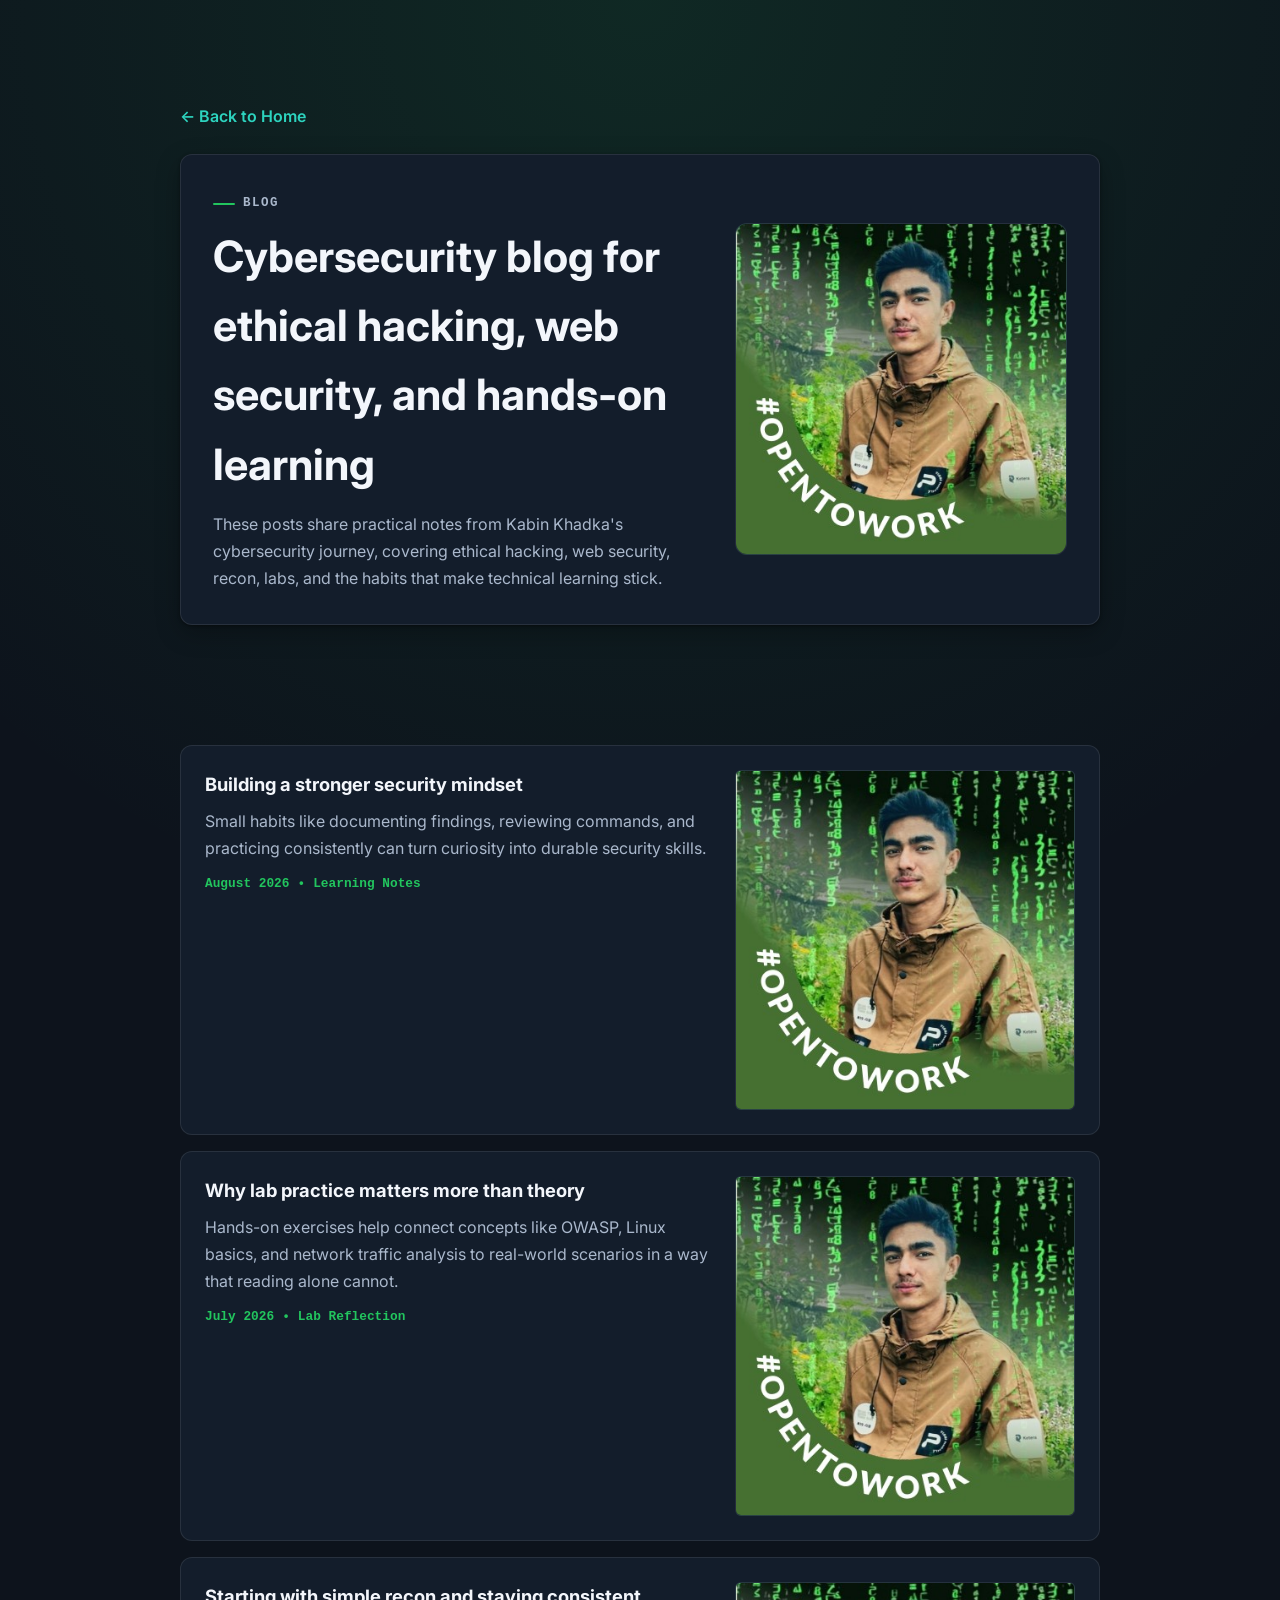
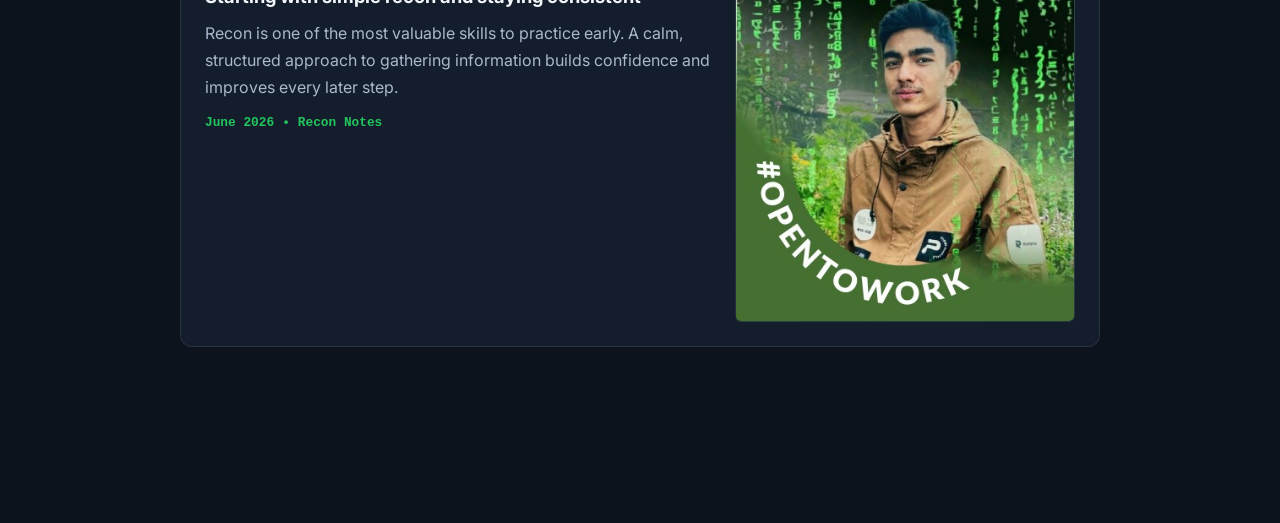
==== commit 12a36160: "Update" ====
--- a/blog.html
+++ b/blog.html
@@ -37,7 +37,7 @@
 </head>
 <body class="body-blog">
   <main class="blog-page">
-    <a href="index.html" class="blog-back-link">← Back to Home</a>
+    <a href="/" class="blog-back-link">← Back to Home</a>
 
     <section class="blog-hero" aria-labelledby="blog-title">
       <div class="blog-hero-content">
--- a/style.css
+++ b/style.css
@@ -42,8 +42,8 @@
   --radius-sm: 8px;
   --nav-h: 64px;
   --tap: 44px;                 /* Minimum touch target size */
-  --font: 'Inter', system-ui, sans-serif;
-  --mono: 'JetBrains Mono', ui-monospace, monospace;
+  --font: Inter, system-ui, -apple-system, BlinkMacSystemFont, "Segoe UI", sans-serif;
+  --mono: ui-monospace, SFMono-Regular, Menlo, Monaco, Consolas, "Liberation Mono", monospace;
 }
 
 html { scroll-behavior: smooth; -webkit-text-size-adjust: 100%; }
@@ -204,30 +204,26 @@
   height: 38px;
   border-radius: 50%;
   background: rgba(4, 33, 15, 0.24);
-  animation: blogIconPulse 1.4s ease-in-out infinite, blogIconOrbit 2.4s linear infinite;
+  transition: transform .2s ease;
   transform-origin: center;
 }
 .floating-blog-icon svg {
   width: 18px;
   height: 18px;
-  animation: blogIconSpin 2.4s linear infinite;
-}
-@keyframes blogFloat {
-  0%, 100% { transform: translateY(0); }
-  50% { transform: translateY(-4px); }
-}
-@keyframes blogIconPulse {
-  0%, 100% { transform: scale(1); }
-  50% { transform: scale(1.1); }
-}
-@keyframes blogIconOrbit {
-  0% { box-shadow: 0 0 0 0 rgba(255,255,255,0.18); }
-  50% { box-shadow: 0 0 0 6px rgba(255,255,255,0.08); }
-  100% { box-shadow: 0 0 0 0 rgba(255,255,255,0.18); }
-}
-@keyframes blogIconSpin {
-  from { transform: rotate(0deg); }
-  to { transform: rotate(8deg); }
+}
+@media (prefers-reduced-motion: reduce) {
+  .floating-blog-btn,
+  .floating-blog-btn .front,
+  .floating-blog-btn .shadow,
+  .floating-blog-btn:hover .front,
+  .floating-blog-btn:active .front,
+  .floating-blog-btn:hover .shadow,
+  .floating-blog-btn:active .shadow,
+  .floating-blog-icon {
+    animation: none !important;
+    transition: none !important;
+    transform: none !important;
+  }
 }
 
 /* Use one clear focus style for keyboard users. */
--- a/style.css
+++ b/style.css
@@ -42,8 +42,8 @@
   --radius-sm: 8px;
   --nav-h: 64px;
   --tap: 44px;                 /* Minimum touch target size */
-  --font: 'Inter', system-ui, sans-serif;
-  --mono: 'JetBrains Mono', ui-monospace, monospace;
+  --font: Inter, system-ui, -apple-system, BlinkMacSystemFont, "Segoe UI", sans-serif;
+  --mono: ui-monospace, SFMono-Regular, Menlo, Monaco, Consolas, "Liberation Mono", monospace;
 }
 
 html { scroll-behavior: smooth; -webkit-text-size-adjust: 100%; }
@@ -204,30 +204,26 @@
   height: 38px;
   border-radius: 50%;
   background: rgba(4, 33, 15, 0.24);
-  animation: blogIconPulse 1.4s ease-in-out infinite, blogIconOrbit 2.4s linear infinite;
+  transition: transform .2s ease;
   transform-origin: center;
 }
 .floating-blog-icon svg {
   width: 18px;
   height: 18px;
-  animation: blogIconSpin 2.4s linear infinite;
-}
-@keyframes blogFloat {
-  0%, 100% { transform: translateY(0); }
-  50% { transform: translateY(-4px); }
-}
-@keyframes blogIconPulse {
-  0%, 100% { transform: scale(1); }
-  50% { transform: scale(1.1); }
-}
-@keyframes blogIconOrbit {
-  0% { box-shadow: 0 0 0 0 rgba(255,255,255,0.18); }
-  50% { box-shadow: 0 0 0 6px rgba(255,255,255,0.08); }
-  100% { box-shadow: 0 0 0 0 rgba(255,255,255,0.18); }
-}
-@keyframes blogIconSpin {
-  from { transform: rotate(0deg); }
-  to { transform: rotate(8deg); }
+}
+@media (prefers-reduced-motion: reduce) {
+  .floating-blog-btn,
+  .floating-blog-btn .front,
+  .floating-blog-btn .shadow,
+  .floating-blog-btn:hover .front,
+  .floating-blog-btn:active .front,
+  .floating-blog-btn:hover .shadow,
+  .floating-blog-btn:active .shadow,
+  .floating-blog-icon {
+    animation: none !important;
+    transition: none !important;
+    transform: none !important;
+  }
 }
 
 /* Use one clear focus style for keyboard users. */
